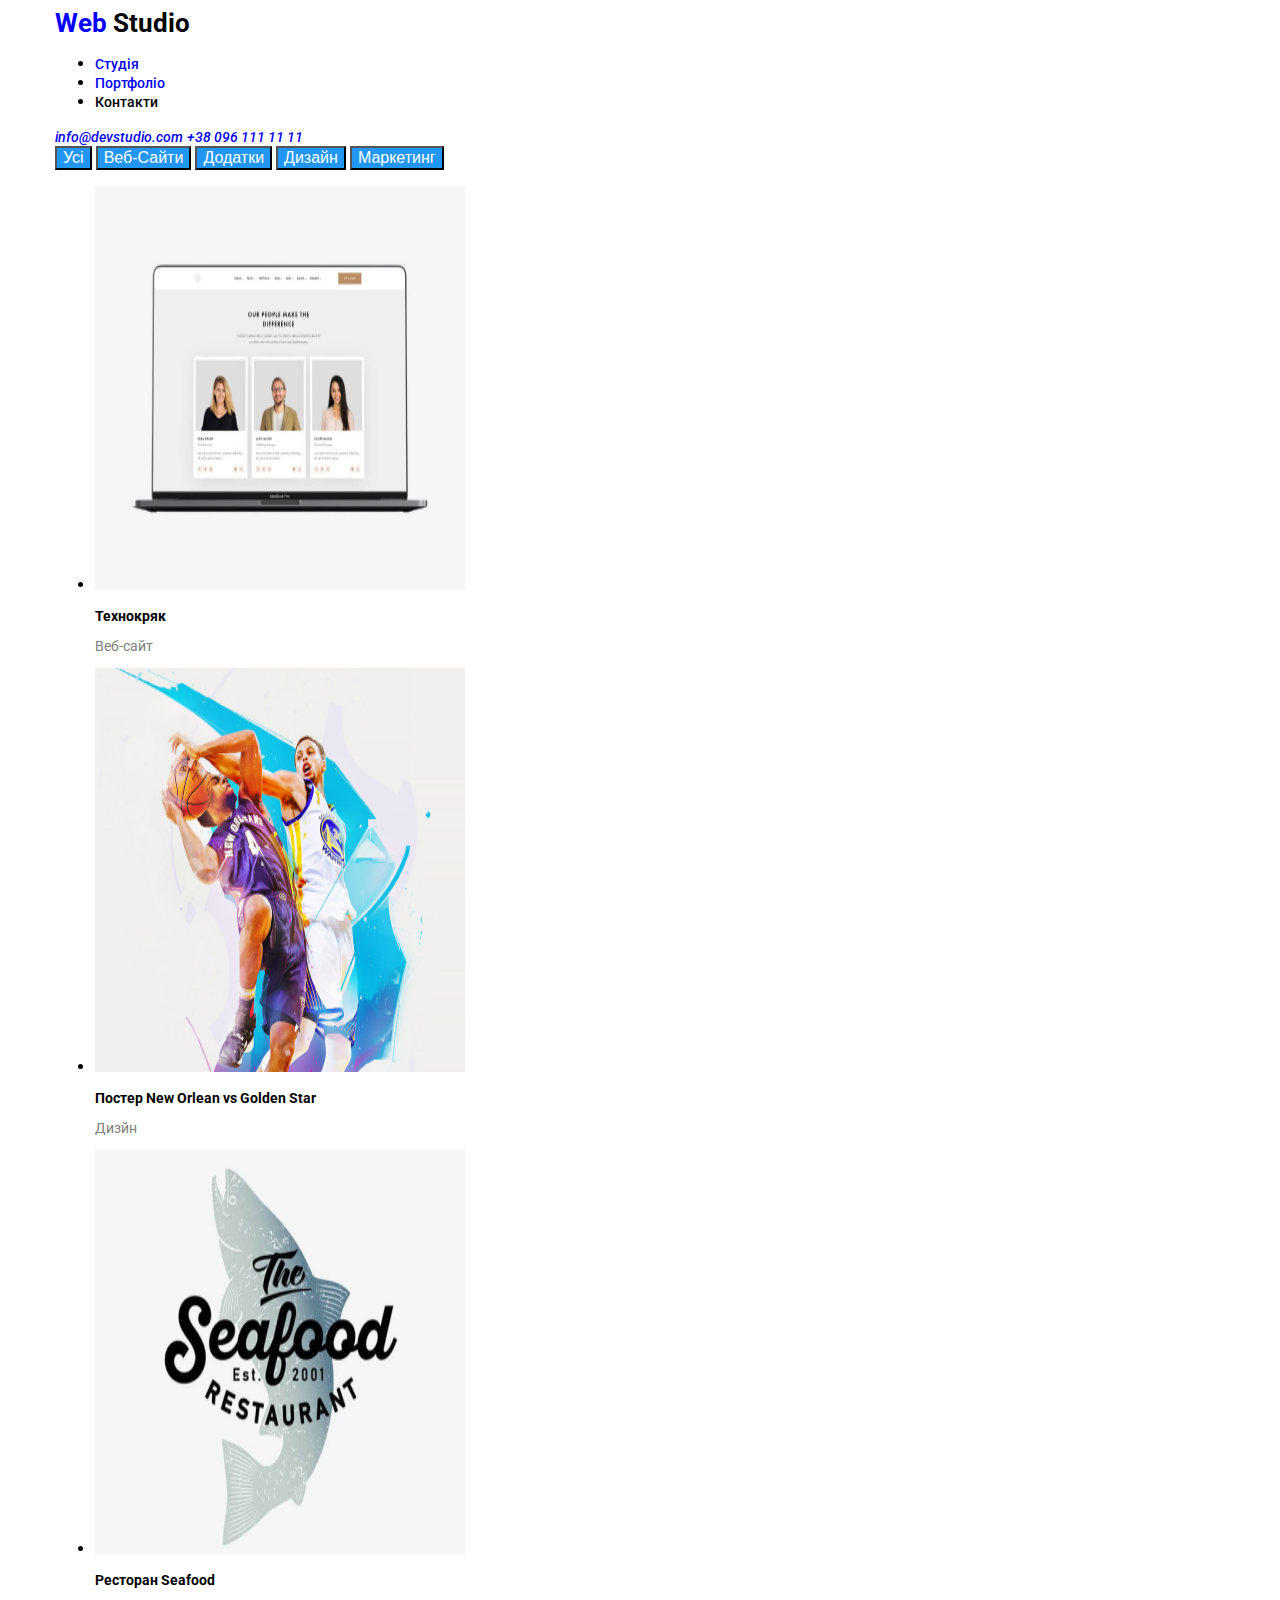
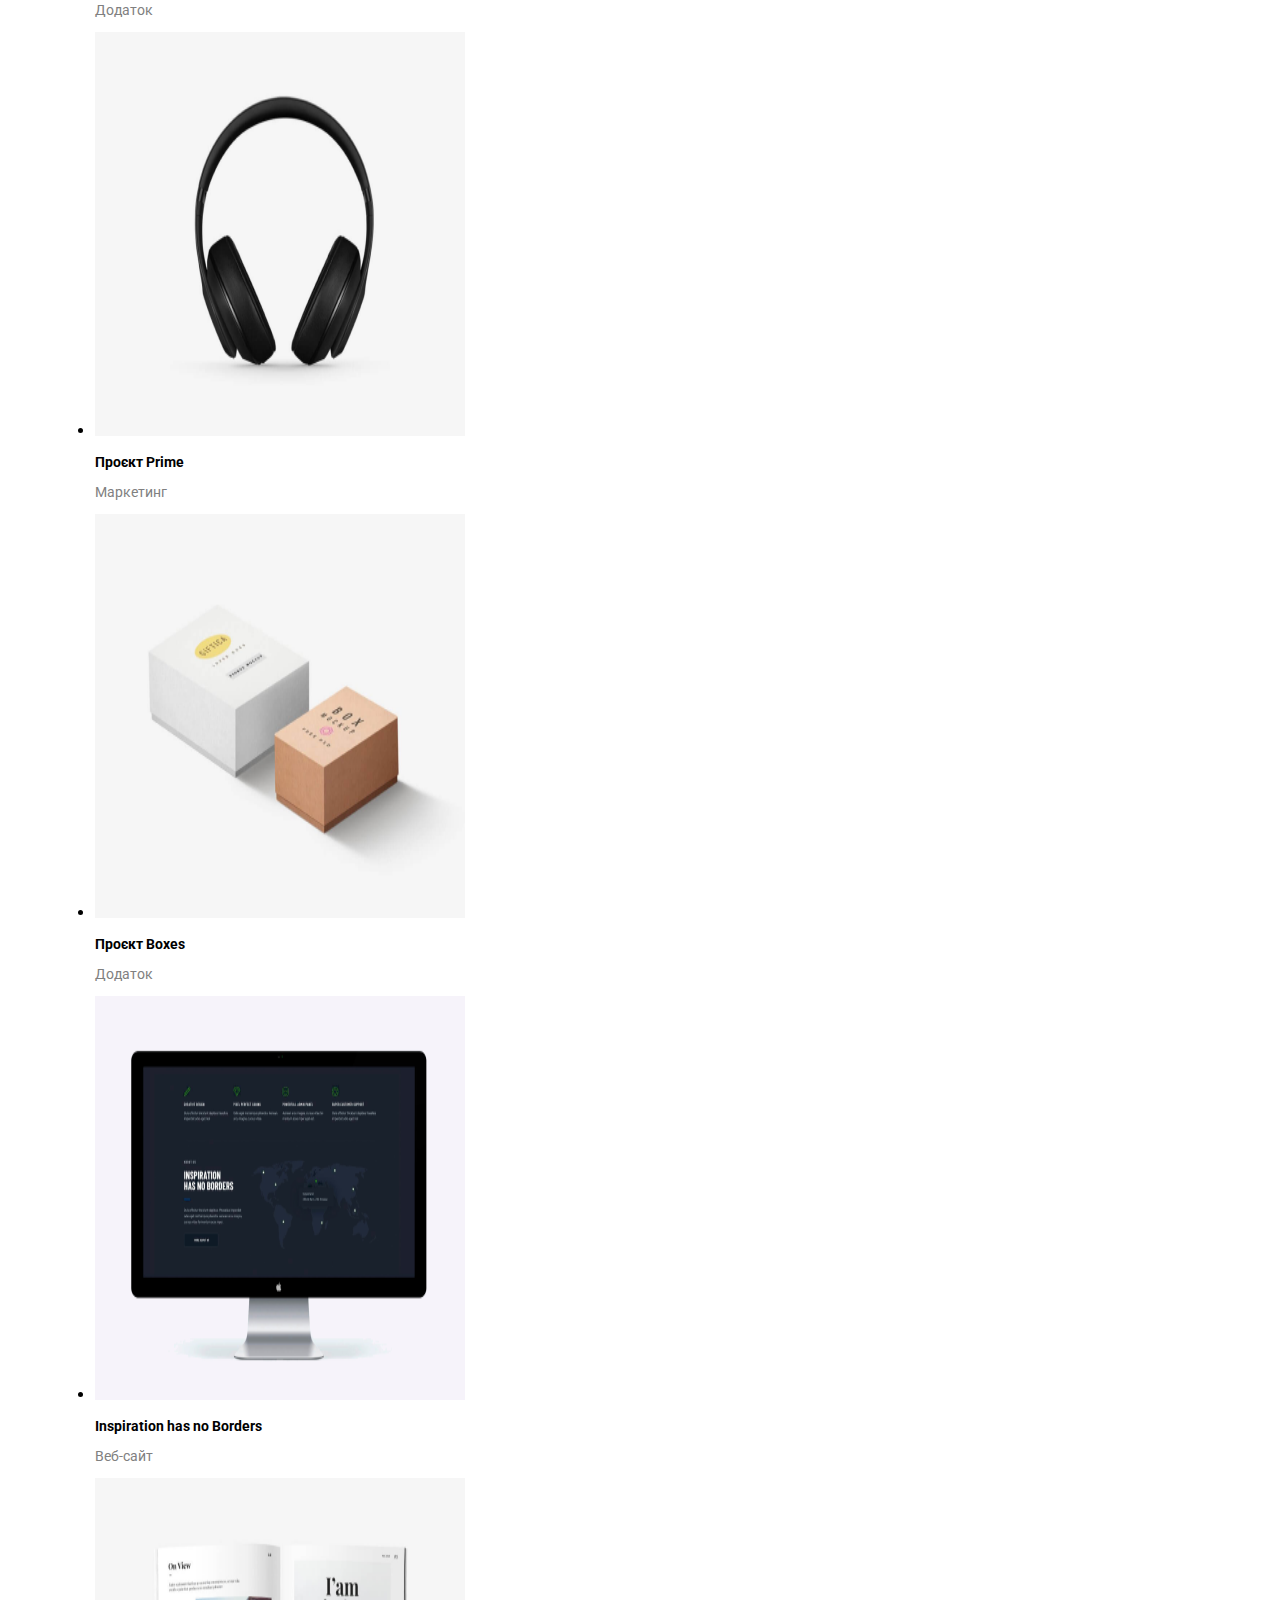
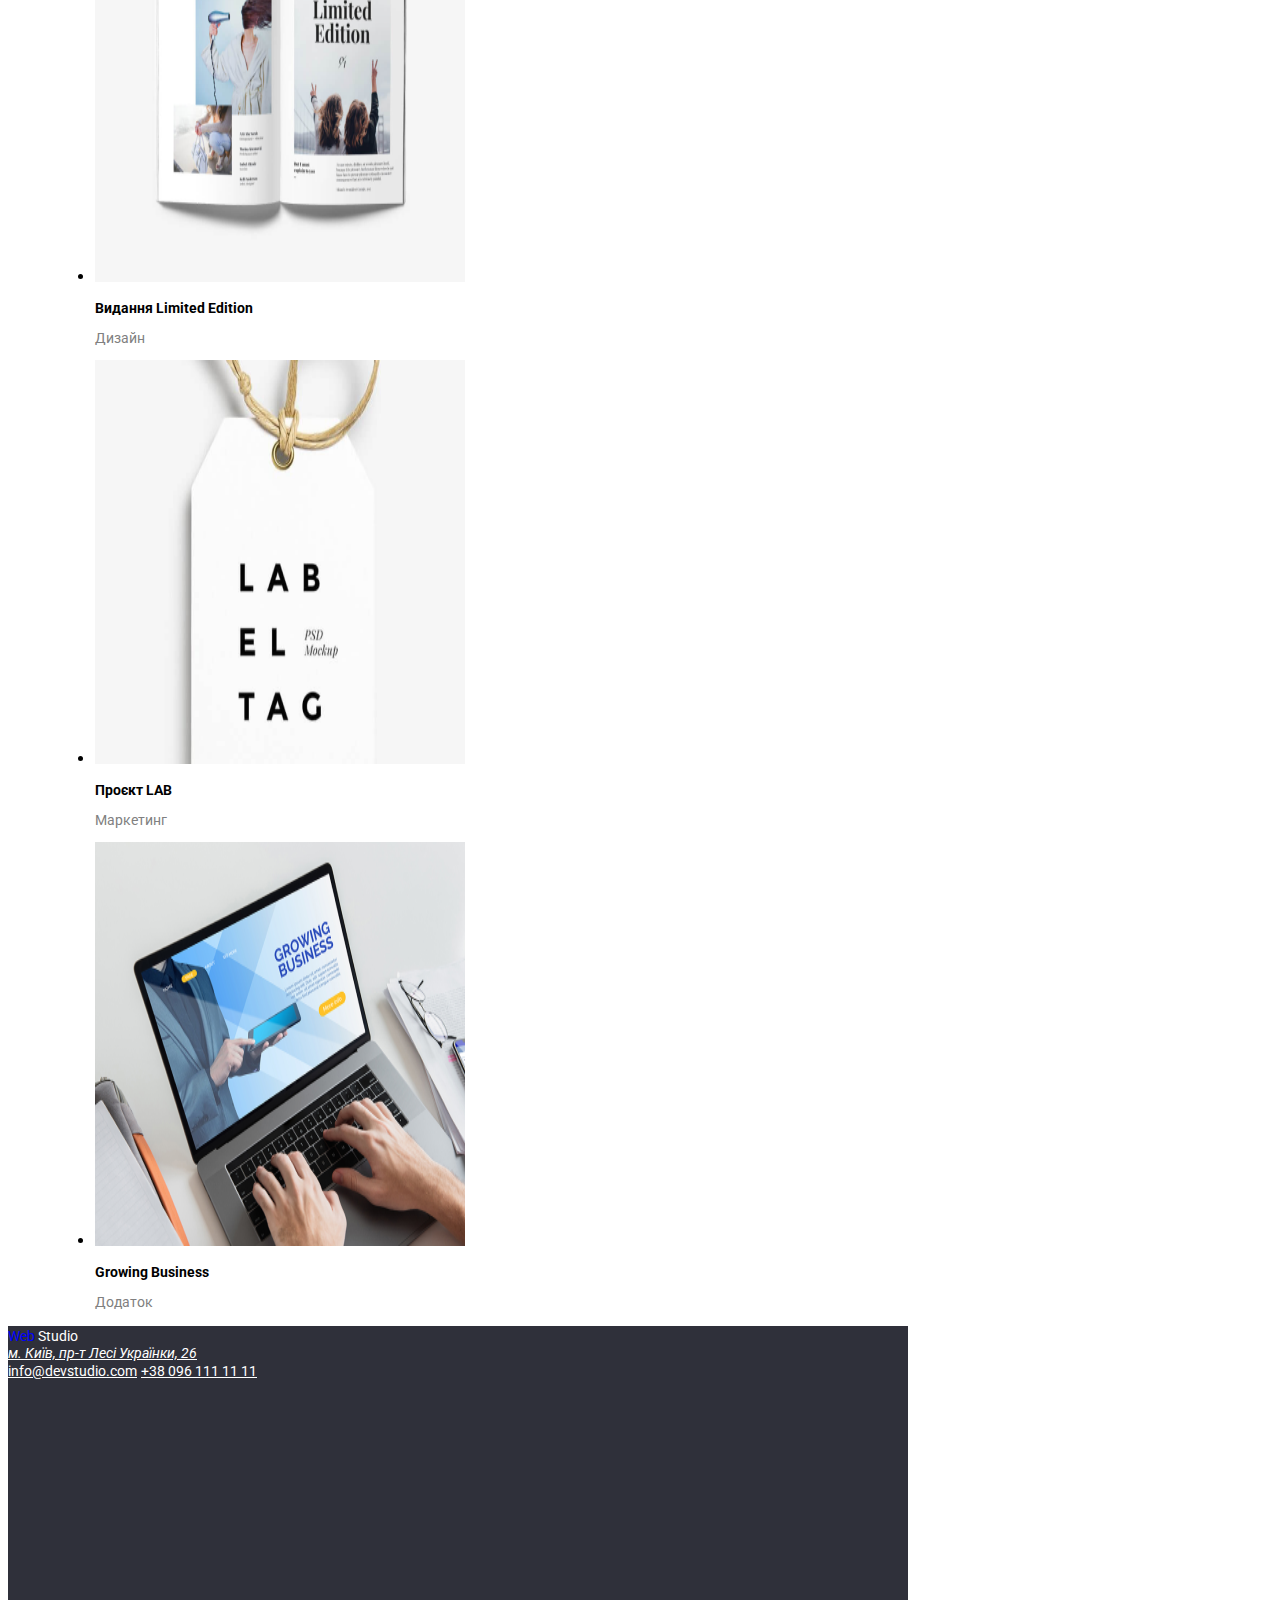
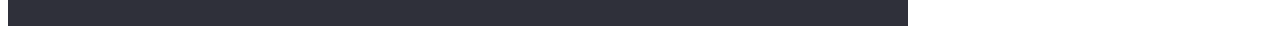
==== portfolio.html @ 916ebdd9 "add containers" ====
<!DOCTYPE html>
<html lang="en">
  <head>
    <meta charset="UTF-8" />
    <meta name="viewport" content="width=device-width, initial-scale=1.0" />
    <title>Document</title>
  </head>
  <body>
    <link rel="stylesheet" href="./css/style.css" />
    <header>
      <div class="container">
      <a href="#" class="main-link"><font color="blue">Web</font> <font color="black">Studio</font></a>
      <nav>
        <ul>
          <li><a href="/" class="main-word">Студія</a></li>
          <li><a href="./portfolio.html" class="main-word">Портфоліо</a></li>
          <li><a fref="#" class="main-word">Контакти</a></li>
        </ul>
      </nav>
      <address>
        <a href="#" class="main-word">info@devstudio.com</a>
        <a href="#" class="main-word">+38 096 111 11 11</a>
      </address>
      </div>
    </header>
    <main>
      <section>
        <div class="container">
        <button type="button" class="second-button">Усі</button>
        <button type="button" class="second-button">Веб-Сайти</button>
        <button type="button" class="second-button">Додатки</button>
        <button type="button" class="second-button">Дизайн</button>
        <button type="button" class="second-button">Маркетинг</button>
        <ul>
          <li>
            <img
              src="./Веб-сайт1.png"
              alt="Веб-сайт"
              width="370"
              height="404"
            />
            <h3>Технокряк</h3>
            <p class="main-description">Веб-сайт</p>
          </li>
          <li>
            <img src="./Дизайн.png" alt="Дизайн" width="370" height="404" />
            <h3>Постер New Orlean vs Golden Star</h3>
            <p class="main-description">Дизйн</p>
          </li>
          <li>
            <img src="./Додаток.png" alt="Додаток" width="370" height="404" />
            <h3>Ресторан Seafood</h3>
            <p class="main-description">Додаток</p>
          </li>
          <li>
            <img
              src="./Маркетинг.png"
              alt="Маркетинг"
              width="370"
              height="404"
            />
            <h3>Проєкт Prime</h3>
            <p class="main-description">Маркетинг</p>
          </li>
          <li>
            <img src="./Додаток2.png" alt="Додаток" width="370" height="404" />
            <h3>Проєкт Boxes</h3>
            <p class="main-description">Додаток</p>
          </li>
          <li>
            <img
              src="./Веб-сайт2.png"
              alt="Веб-сайт"
              width="370"
              height="404"
            />
            <h3>Inspiration has no Borders</h3>
            <p class="main-description">Веб-сайт</p>
          </li>
          <li>
            <img src="./Дизайн2.png" alt="Дизайн" width="370" height="404" />
            <h3>Видання Limited Edition</h3>
            <p class="main-description">Дизайн</p>
          </li>
          <li>
            <img
              src="./Маркетинг2.png"
              alt="Маркетинг"
              width="370"
              height="404"
            />
            <h3>Проєкт LAB</h3>
            <p class="main-description">Маркетинг</p>
          </li>
          <li>
            <img src="./Додаток3.png" alt="Додаток" width="370" height="404" />
            <h3>Growing Business</h3>
            <p class="main-description">Додаток</p>
          </li>
        </ul>
        </div>
      </section>
    </main>
    <article>
    <section>
      <div class="container">
      <footer>
        <a class="last-word" href="#" class="main-link"
          ><font color="blue">Web</font> <font color="white">Studio</font></a
        >
      <address class="last-word" style="text-decoration: underline; color: white">м. Київ, пр-т Лесі Українки, 26</address>
      <a class="last-word" style="text-decoration: underline; color: rgb(255, 255, 255)" >info@devstudio.com</a>
      <a class="last-word" style="text-decoration: underline; color: white">+38 096 111 11 11</a>
      </div>
    </section>
    </article>
  </body>
</html>
---- css/style.css ----
@import url("https://fonts.googleapis.com/css2?family=Roboto:ital,wght@0,100;0,300;0,400;0,500;0,700;0,900;1,100;1,300;1,400;1,500;1,700;1,900&display=swap");

body {
  font-family: Roboto;
}
.container {
  width: 1170px;
  margin: 0 auto;
}

article {
  width: 900px;
  height: 300px;
  background-color: rgba(47, 48, 58, 1);
}

button {
  background-color: rgba(33, 150, 243, 1);
  color: white;
}

p {
  color: grey;
}

.main-link {
  font-weight: 700;
  font-size: 26px;
}

.main-word {
  font-weight: 500;
  font-size: 14px;
}

h1 {
  font-weight: 1100;
  font-size: 44px;
  text-align: center;
  text-decoration: none;
}

.button {
  font-weight: 700;
  font-size: 16px;
  text-align: center;
}

.main-description {
  font-weight: 400;
  font-size: 14px;
}

h3 {
  font-weight: 700;
  font-size: 14px;
}

h2 {
  font-weight: 700;
  font-size: 36px;
}

.last-word {
  font-weight: 400;
  font-size: 14px;
}

h4 {
  font-weight: 500;
  font-size: 16px;
}

.second-button {
  font-weight: 500;
  font-size: 16px;
}

a {
  text-decoration: none;
}
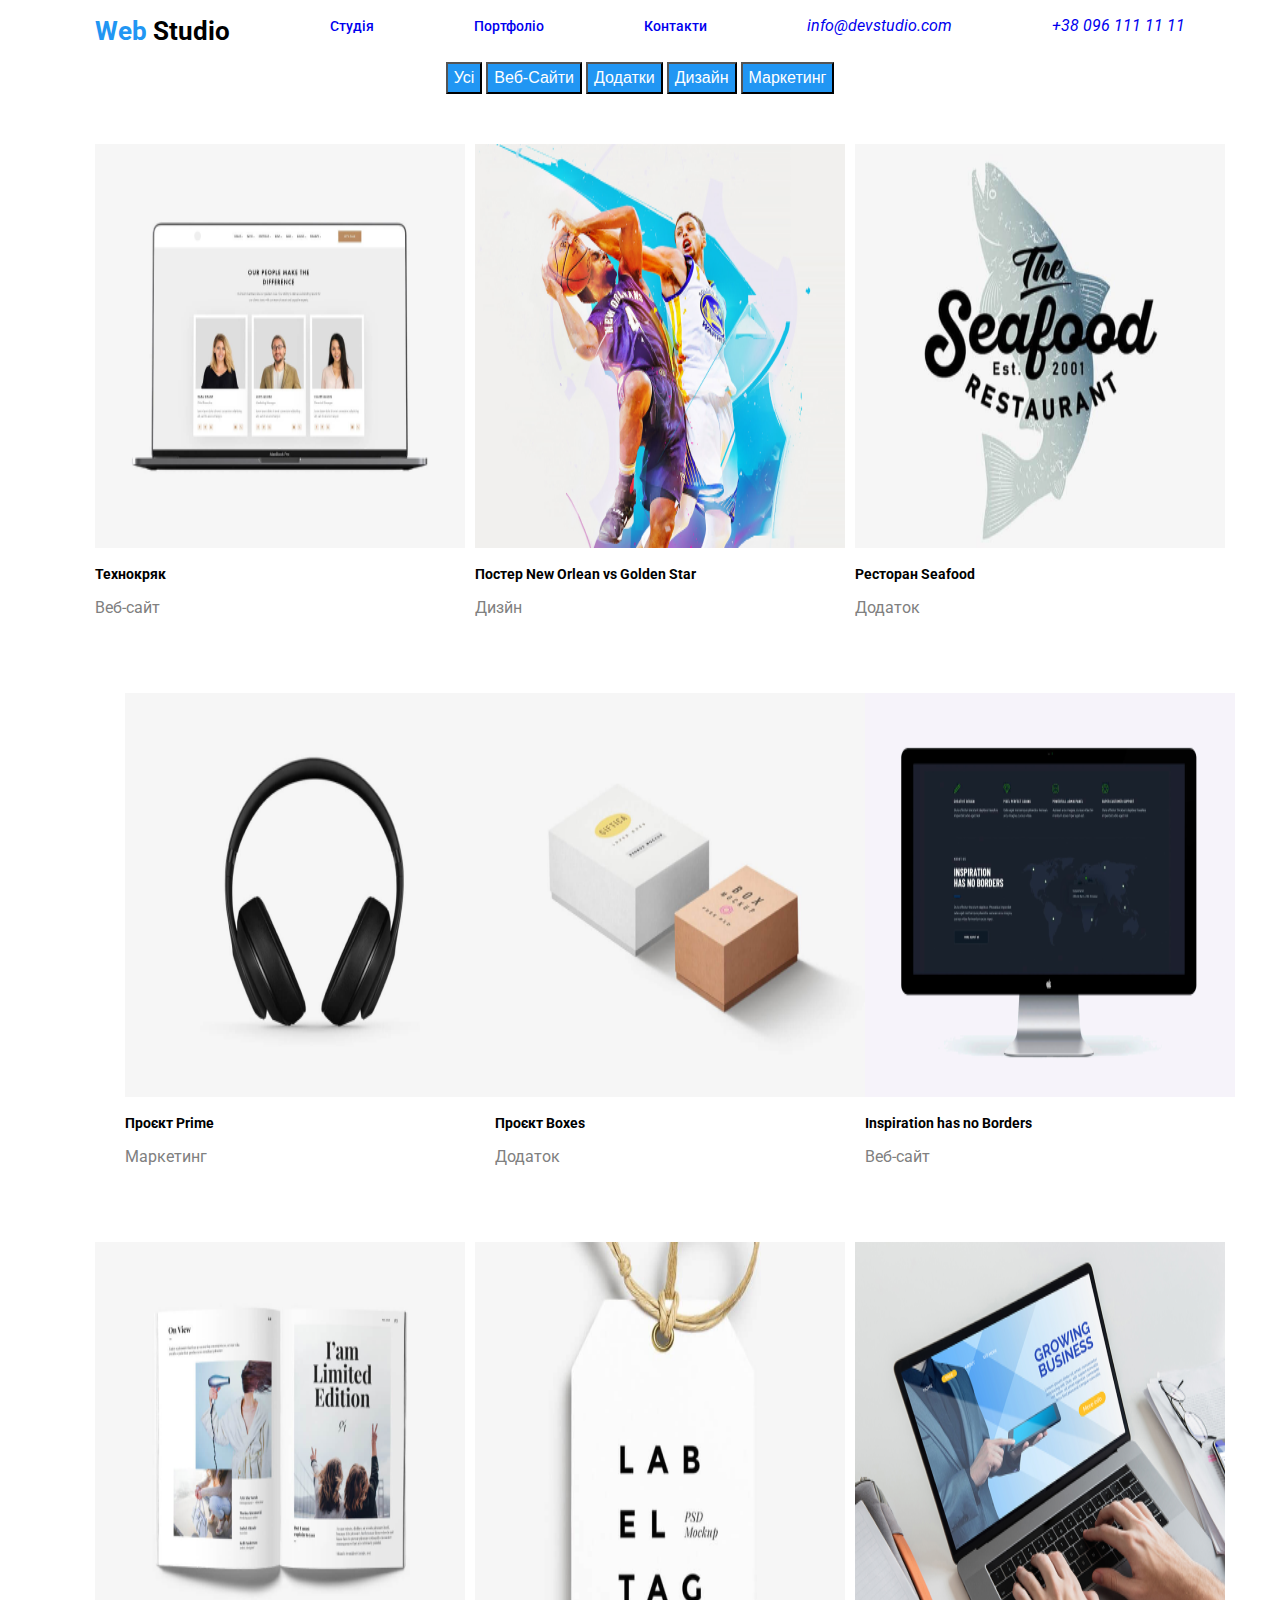
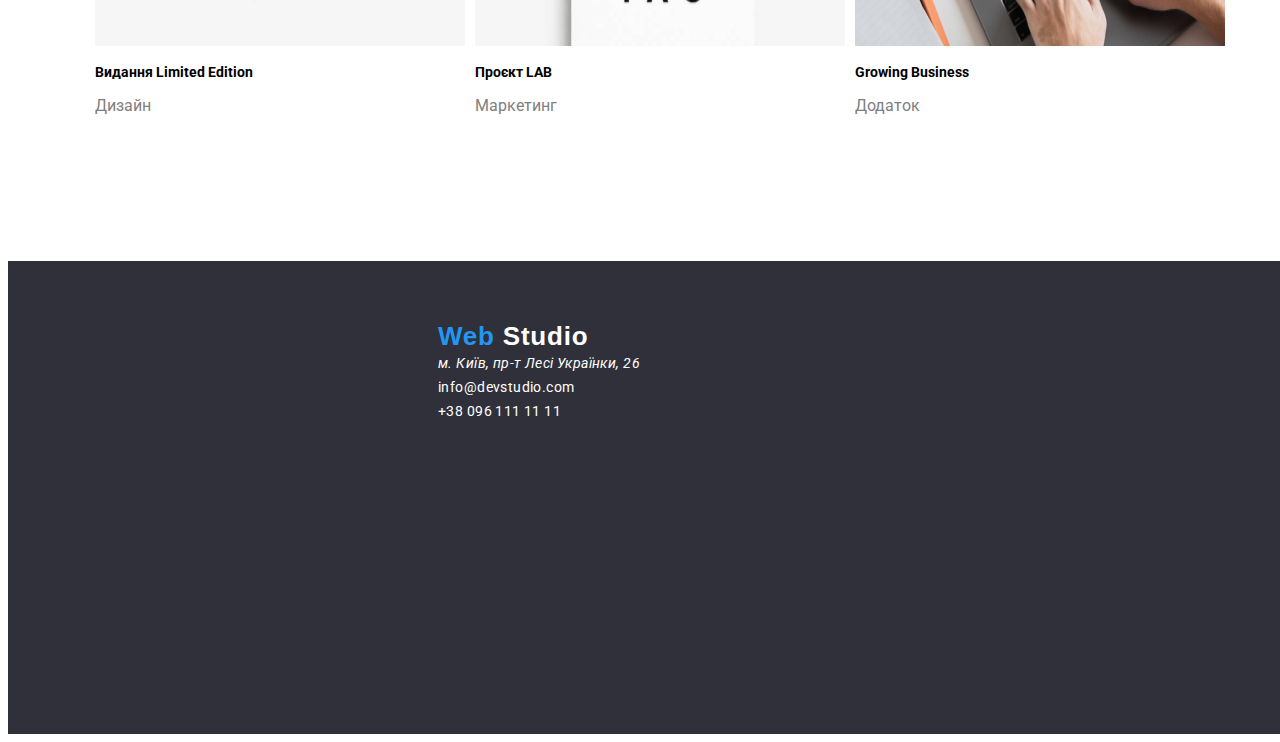
==== commit a47d97f5: "new style" ====
--- a/portfolio.html
+++ b/portfolio.html
@@ -9,110 +9,154 @@
     <link rel="stylesheet" href="./css/style.css" />
     <header>
       <div class="container">
-      <a href="#" class="main-link"><font color="blue">Web</font> <font color="black">Studio</font></a>
-      <nav>
-        <ul>
-          <li><a href="/" class="main-word">Студія</a></li>
-          <li><a href="./portfolio.html" class="main-word">Портфоліо</a></li>
-          <li><a fref="#" class="main-word">Контакти</a></li>
-        </ul>
-      </nav>
-      <address>
-        <a href="#" class="main-word">info@devstudio.com</a>
-        <a href="#" class="main-word">+38 096 111 11 11</a>
-      </address>
+        <nav>
+          <ul class="nav">
+            <li>
+              <a href="#" class="main-title"
+                ><font color="#2196f3">Web</font>
+                <font color="black">Studio</font></a
+              >
+            </li>
+            <li class="header-list-item">
+              <a href="#" class="main-word">Студія</a>
+            </li>
+            <li class="header-list-item">
+              <a href="./portfolio.html" class="main-word">Портфоліо</a>
+            </li>
+            <li class="header-list-item">
+              <a href="#" class="main-word">Контакти</a>
+            </li>
+            <li class="header-list-item">
+              <address class="header-address">
+                <a href="#"> info@devstudio.com</a>
+              </address>
+            </li>
+            <li class="header-address">
+              <address>
+                <a href="#" class="header-phone">+38 096 111 11 11</a>
+              </address>
+            </li>
+          </ul>
+        </nav>
       </div>
     </header>
     <main>
       <section>
         <div class="container">
-        <button type="button" class="second-button">Усі</button>
-        <button type="button" class="second-button">Веб-Сайти</button>
-        <button type="button" class="second-button">Додатки</button>
-        <button type="button" class="second-button">Дизайн</button>
-        <button type="button" class="second-button">Маркетинг</button>
-        <ul>
-          <li>
-            <img
-              src="./Веб-сайт1.png"
-              alt="Веб-сайт"
-              width="370"
-              height="404"
-            />
-            <h3>Технокряк</h3>
-            <p class="main-description">Веб-сайт</p>
-          </li>
-          <li>
-            <img src="./Дизайн.png" alt="Дизайн" width="370" height="404" />
-            <h3>Постер New Orlean vs Golden Star</h3>
-            <p class="main-description">Дизйн</p>
-          </li>
-          <li>
-            <img src="./Додаток.png" alt="Додаток" width="370" height="404" />
-            <h3>Ресторан Seafood</h3>
-            <p class="main-description">Додаток</p>
-          </li>
-          <li>
-            <img
-              src="./Маркетинг.png"
-              alt="Маркетинг"
-              width="370"
-              height="404"
-            />
-            <h3>Проєкт Prime</h3>
-            <p class="main-description">Маркетинг</p>
-          </li>
-          <li>
-            <img src="./Додаток2.png" alt="Додаток" width="370" height="404" />
-            <h3>Проєкт Boxes</h3>
-            <p class="main-description">Додаток</p>
-          </li>
-          <li>
-            <img
-              src="./Веб-сайт2.png"
-              alt="Веб-сайт"
-              width="370"
-              height="404"
-            />
-            <h3>Inspiration has no Borders</h3>
-            <p class="main-description">Веб-сайт</p>
-          </li>
-          <li>
-            <img src="./Дизайн2.png" alt="Дизайн" width="370" height="404" />
-            <h3>Видання Limited Edition</h3>
-            <p class="main-description">Дизайн</p>
-          </li>
-          <li>
-            <img
-              src="./Маркетинг2.png"
-              alt="Маркетинг"
-              width="370"
-              height="404"
-            />
-            <h3>Проєкт LAB</h3>
-            <p class="main-description">Маркетинг</p>
-          </li>
-          <li>
-            <img src="./Додаток3.png" alt="Додаток" width="370" height="404" />
-            <h3>Growing Business</h3>
-            <p class="main-description">Додаток</p>
-          </li>
-        </ul>
+          <div class="products-btn">
+            <button type="button" class="products-button">Усі</button>
+            <button type="button" class="products-button">Веб-Сайти</button>
+            <button type="button" class="products-button">Додатки</button>
+            <button type="button" class="products-button">Дизайн</button>
+            <button type="button" class="products-button">Маркетинг</button>
+          </div>
+          <ul class="products">
+            <div class="products-div">
+              <li class="products-list">
+                <img
+                  src="./Веб-сайт1.png"
+                  alt="Веб-сайт"
+                  width="370"
+                  height="404"
+                />
+                <h3 class="products-title">Технокряк</h3>
+                <p class="products-description">Веб-сайт</p>
+              </li>
+              <li class="products-list">
+                <img src="./Дизайн.png" alt="Дизайн" width="370" height="404" />
+                <h3 class="products-title">Постер New Orlean vs Golden Star</h3>
+                <p class="products-description">Дизйн</p>
+              </li>
+              <li class="products-list">
+                <img
+                  src="./Додаток.png"
+                  alt="Додаток"
+                  width="370"
+                  height="404"
+                />
+                <h3 class="products-title">Ресторан Seafood</h3>
+                <p class="products-description">Додаток</p>
+              </li>
+            </div>
+            <div class="products-second-div">
+              <li class="products-list">
+                <img
+                  src="./Маркетинг.png"
+                  alt="Маркетинг"
+                  width="370"
+                  height="404"
+                />
+                <h3 class="products-title">Проєкт Prime</h3>
+                <p class="products-description">Маркетинг</p>
+              </li>
+              <li class="products-list">
+                <img
+                  src="./Додаток2.png"
+                  alt="Додаток"
+                  width="370"
+                  height="404"
+                />
+                <h3 class="products-title">Проєкт Boxes</h3>
+                <p class="products-description">Додаток</p>
+              </li>
+              <li class="products-list">
+                <img
+                  src="./Веб-сайт2.png"
+                  alt="Веб-сайт"
+                  width="370"
+                  height="404"
+                />
+                <h3 class="products-title">Inspiration has no Borders</h3>
+                <p class="products-description">Веб-сайт</p>
+              </li>
+            </div>
+            <div class="products-third-div">
+              <li class="products-list">
+                <img
+                  src="./Дизайн2.png"
+                  alt="Дизайн"
+                  width="370"
+                  height="404"
+                />
+                <h3 class="products-title">Видання Limited Edition</h3>
+                <p class="products-description">Дизайн</p>
+              </li>
+              <li class="products-list">
+                <img
+                  src="./Маркетинг2.png"
+                  alt="Маркетинг"
+                  width="370"
+                  height="404"
+                />
+                <h3 class="products-title">Проєкт LAB</h3>
+                <p class="products-description">Маркетинг</p>
+              </li>
+              <li class="products-list">
+                <img
+                  src="./Додаток3.png"
+                  alt="Додаток"
+                  width="370"
+                  height="404"
+                />
+                <h3 class="products-title">Growing Business</h3>
+                <p class="products-description">Додаток</p>
+              </li>
+            </div>
+          </ul>
         </div>
       </section>
     </main>
-    <article>
-    <section>
+    <footer class="footer">
       <div class="container">
-      <footer>
-        <a class="last-word" href="#" class="main-link"
-          ><font color="blue">Web</font> <font color="white">Studio</font></a
+        <a class="last-logo" href="#"
+          ><font color="#2196f3">Web</font> <font color="white">Studio</font></a
         >
-      <address class="last-word" style="text-decoration: underline; color: white">м. Київ, пр-т Лесі Українки, 26</address>
-      <a class="last-word" style="text-decoration: underline; color: rgb(255, 255, 255)" >info@devstudio.com</a>
-      <a class="last-word" style="text-decoration: underline; color: white">+38 096 111 11 11</a>
+        <address class="last-word">м. Київ, пр-т Лесі Українки, 26</address>
+        <a class="last-word" href="mailto:info@devstudio.com"
+          >info@devstudio.com</a
+        ><br />
+        <a class="last-word" href="tel:+38 096 111 11 11">+38 096 111 11 11</a>
       </div>
-    </section>
-    </article>
+    </footer>
   </body>
 </html>
--- a/css/style.css
+++ b/css/style.css
@@ -1,29 +1,52 @@
 @import url("https://fonts.googleapis.com/css2?family=Roboto:ital,wght@0,100;0,300;0,400;0,500;0,700;0,900;1,100;1,300;1,400;1,500;1,700;1,900&display=swap");
+
+:root {
+  --font-family: "Roboto", sans-serif;
+  --second-family: "Raleway", sans-serif;
+}
 
 body {
   font-family: Roboto;
 }
 .container {
+  padding: 0 15px;
   width: 1170px;
   margin: 0 auto;
 }
 
 article {
-  width: 900px;
+  width: 1800px;
   height: 300px;
   background-color: rgba(47, 48, 58, 1);
 }
 
-button {
-  background-color: rgba(33, 150, 243, 1);
-  color: white;
+.hero {
+  background: #2f303a;
+  padding: 200px 0;
+}
+.hero-btn {
+  background-color: rgb(33, 150, 243);
+  font-weight: 700;
+  font-size: 16px;
+  line-height: 187%;
+  letter-spacing: 0.06em;
+  text-align: center;
+  color: rgb(255, 255, 255);
+  display: block;
+  width: 220px;
+  padding: 10px 32px;
+  margin: 0px auto;
+  border-width: initial;
+  border-style: none;
+  border-color: initial;
+  border-image: initial;
 }
 
 p {
   color: grey;
 }
 
-.main-link {
+.main-title {
   font-weight: 700;
   font-size: 26px;
 }
@@ -38,12 +61,7 @@
   font-size: 44px;
   text-align: center;
   text-decoration: none;
-}
-
-.button {
-  font-weight: 700;
-  font-size: 16px;
-  text-align: center;
+  color: white;
 }
 
 .main-description {
@@ -57,13 +75,21 @@
 }
 
 h2 {
-  font-weight: 700;
-  font-size: 36px;
+  display: block;
+  font-size: 1.5em;
+  margin-block-start: 0.83em;
+  margin-block-end: 0.83em;
+  margin-inline-start: 0px;
+  margin-inline-end: 0px;
+  font-weight: bold;
+  unicode-bidi: isolate;
 }
 
 .last-word {
   font-weight: 400;
   font-size: 14px;
+  line-height: 171%;
+  letter-spacing: 0.03em;
 }
 
 h4 {
@@ -71,11 +97,110 @@
   font-size: 16px;
 }
 
-.second-button {
+.products-button {
   font-weight: 500;
   font-size: 16px;
+  background-color: rgb(33, 150, 243);
+  line-height: 162%;
+  text-align: center;
+  color: white;
+}
+.products-btn {
+  text-align: center;
+  text-decoration: none;
 }
 
 a {
   text-decoration: none;
 }
+
+.nav {
+  display: flex;
+  flex-direction: row;
+  gap: 100px;
+  list-style: none;
+  color: (255, 255, 255, 0.6);
+}
+
+.main-section {
+  display: flex;
+  justify-content: space-around;
+}
+
+.second-section {
+  text-align: center;
+  padding: 0 30px;
+}
+
+.last-section {
+  text-align: center;
+}
+
+.comand-ul {
+  display: flex;
+  justify-content: space-around;
+  letter-spacing: 0.03em;
+  text-align: center;
+}
+
+.last-word {
+  color: white;
+}
+.benefits {
+  padding: 94px 0 94px 0;
+}
+
+.main-description {
+  font-weight: 400;
+  font-size: 14px;
+  line-height: 171%;
+  letter-spacing: 0.03em;
+  padding-right: 30px;
+}
+.comand-ul {
+  display: flex;
+  justify-content: space-around;
+  list-style: none;
+  padding: 0 30px;
+}
+
+.benefits-list {
+  display: flex;
+  justify-content: space-between;
+  list-style: none;
+}
+
+.footer {
+  width: 1600px;
+  height: 252px;
+  background: #2f303a;
+  padding: 60px 1240px 161px 215px;
+}
+
+.products-div {
+  display: flex;
+  justify-content: space-between;
+  padding: 34px 0 30px;
+  list-style: none;
+}
+
+.products-second-div {
+  display: flex;
+  justify-content: space-between;
+  padding: 30px 30px;
+  list-style: none;
+}
+
+.products-third-div {
+  display: flex;
+  justify-content: space-between;
+  padding: 30px 0 114px;
+  list-style: none;
+}
+
+.last-logo {
+  font-family: var(--second-family);
+  font-weight: 700;
+  font-size: 26px;
+  letter-spacing: 0.03em;
+}
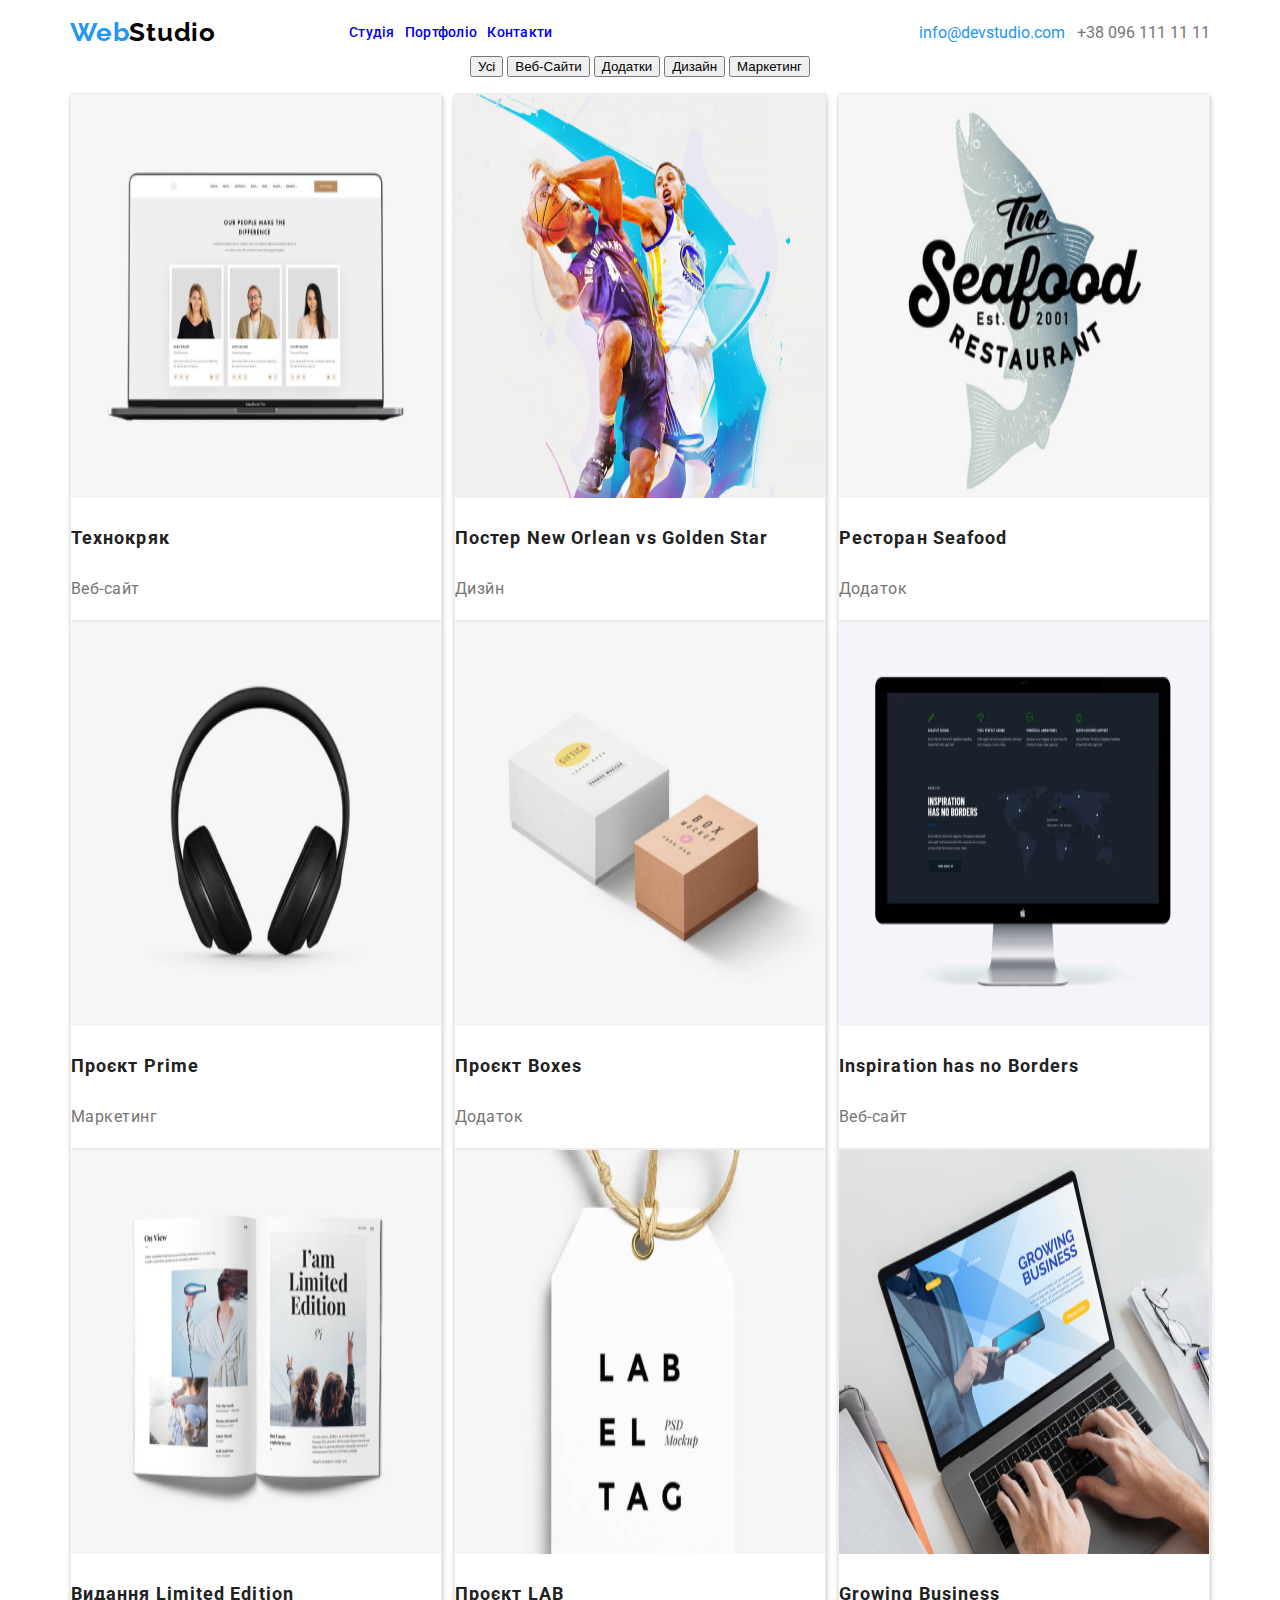
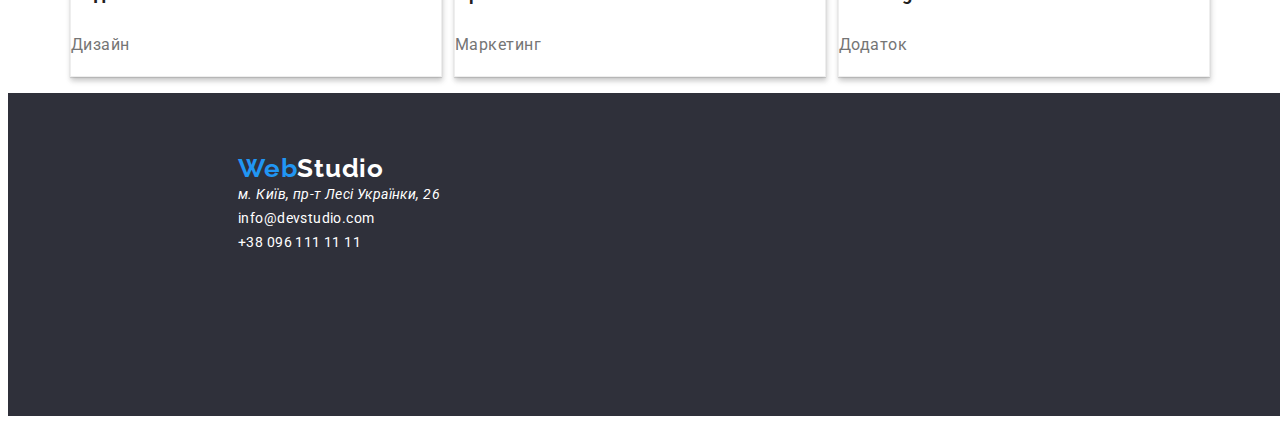
==== commit 13d2fa1a: "New style" ====
--- a/portfolio.html
+++ b/portfolio.html
@@ -7,41 +7,36 @@
   </head>
   <body>
     <link rel="stylesheet" href="./css/style.css" />
-    <header>
+    <header class="header">
       <div class="container">
-        <nav>
-          <ul class="nav">
-            <li>
-              <a href="#" class="main-title"
-                ><font color="#2196f3">Web</font>
-                <font color="black">Studio</font></a
-              >
-            </li>
-            <li class="header-list-item">
-              <a href="#" class="main-word">Студія</a>
-            </li>
-            <li class="header-list-item">
-              <a href="./portfolio.html" class="main-word">Портфоліо</a>
-            </li>
-            <li class="header-list-item">
-              <a href="#" class="main-word">Контакти</a>
-            </li>
-            <li class="header-list-item">
-              <address class="header-address">
-                <a href="#"> info@devstudio.com</a>
-              </address>
-            </li>
-            <li class="header-address">
-              <address>
-                <a href="#" class="header-phone">+38 096 111 11 11</a>
-              </address>
-            </li>
-          </ul>
-        </nav>
+        <div class="header-content">
+          <a class="logo" href="#"
+            ><span class="Web">Web</span><span class="st1">Studio</span></a
+          >
+          <nav class="header-nav">
+            <ul class="header-list">
+              <li class="header-list-item">
+                <a href="./index.html">Студія</a>
+              </li>
+              <li class="header-list-item">
+                <a href="#">Портфоліо</a>
+              </li>
+              <li class="header-list-item">
+                <a href="#">Контакти</a>
+              </li>
+            </ul>
+          </nav>
+        </div>
+        <address class="header-address">
+          <a href="mailto:info@devstudio.com" class="header-email"
+            >info@devstudio.com</a
+          >>
+          <a href="tel:+380961111111" class="header-tel">+38 096 111 11 11</a>
+        </address>
       </div>
     </header>
     <main>
-      <section>
+      <section class="button-section">
         <div class="container">
           <div class="products-btn">
             <button type="button" class="products-button">Усі</button>
@@ -51,106 +46,88 @@
             <button type="button" class="products-button">Маркетинг</button>
           </div>
           <ul class="products">
-            <div class="products-div">
-              <li class="products-list">
-                <img
-                  src="./Веб-сайт1.png"
-                  alt="Веб-сайт"
-                  width="370"
-                  height="404"
-                />
-                <h3 class="products-title">Технокряк</h3>
-                <p class="products-description">Веб-сайт</p>
-              </li>
-              <li class="products-list">
-                <img src="./Дизайн.png" alt="Дизайн" width="370" height="404" />
-                <h3 class="products-title">Постер New Orlean vs Golden Star</h3>
-                <p class="products-description">Дизйн</p>
-              </li>
-              <li class="products-list">
-                <img
-                  src="./Додаток.png"
-                  alt="Додаток"
-                  width="370"
-                  height="404"
-                />
-                <h3 class="products-title">Ресторан Seafood</h3>
-                <p class="products-description">Додаток</p>
-              </li>
-            </div>
-            <div class="products-second-div">
-              <li class="products-list">
-                <img
-                  src="./Маркетинг.png"
-                  alt="Маркетинг"
-                  width="370"
-                  height="404"
-                />
-                <h3 class="products-title">Проєкт Prime</h3>
-                <p class="products-description">Маркетинг</p>
-              </li>
-              <li class="products-list">
-                <img
-                  src="./Додаток2.png"
-                  alt="Додаток"
-                  width="370"
-                  height="404"
-                />
-                <h3 class="products-title">Проєкт Boxes</h3>
-                <p class="products-description">Додаток</p>
-              </li>
-              <li class="products-list">
-                <img
-                  src="./Веб-сайт2.png"
-                  alt="Веб-сайт"
-                  width="370"
-                  height="404"
-                />
-                <h3 class="products-title">Inspiration has no Borders</h3>
-                <p class="products-description">Веб-сайт</p>
-              </li>
-            </div>
-            <div class="products-third-div">
-              <li class="products-list">
-                <img
-                  src="./Дизайн2.png"
-                  alt="Дизайн"
-                  width="370"
-                  height="404"
-                />
-                <h3 class="products-title">Видання Limited Edition</h3>
-                <p class="products-description">Дизайн</p>
-              </li>
-              <li class="products-list">
-                <img
-                  src="./Маркетинг2.png"
-                  alt="Маркетинг"
-                  width="370"
-                  height="404"
-                />
-                <h3 class="products-title">Проєкт LAB</h3>
-                <p class="products-description">Маркетинг</p>
-              </li>
-              <li class="products-list">
-                <img
-                  src="./Додаток3.png"
-                  alt="Додаток"
-                  width="370"
-                  height="404"
-                />
-                <h3 class="products-title">Growing Business</h3>
-                <p class="products-description">Додаток</p>
-              </li>
-            </div>
+            <li class="products-list">
+              <img
+                src="./Веб-сайт1.png"
+                alt="Веб-сайт"
+                width="370"
+                height="404"
+              />
+              <h3 class="products-title">Технокряк</h3>
+              <p class="products-description">Веб-сайт</p>
+            </li>
+            <li class="products-list">
+              <img src="./Дизайн.png" alt="Дизайн" width="370" height="404" />
+              <h3 class="products-title">Постер New Orlean vs Golden Star</h3>
+              <p class="products-description">Дизйн</p>
+            </li>
+            <li class="products-list">
+              <img src="./Додаток.png" alt="Додаток" width="370" height="404" />
+              <h3 class="products-title">Ресторан Seafood</h3>
+              <p class="products-description">Додаток</p>
+            </li>
+            <li class="products-list">
+              <img
+                src="./Маркетинг.png"
+                alt="Маркетинг"
+                width="370"
+                height="404"
+              />
+              <h3 class="products-title">Проєкт Prime</h3>
+              <p class="products-description">Маркетинг</p>
+            </li>
+            <li class="products-list">
+              <img
+                src="./Додаток2.png"
+                alt="Додаток"
+                width="370"
+                height="404"
+              />
+              <h3 class="products-title">Проєкт Boxes</h3>
+              <p class="products-description">Додаток</p>
+            </li>
+            <li class="products-list">
+              <img
+                src="./Веб-сайт2.png"
+                alt="Веб-сайт"
+                width="370"
+                height="404"
+              />
+              <h3 class="products-title">Inspiration has no Borders</h3>
+              <p class="products-description">Веб-сайт</p>
+            </li>
+            <li class="products-list">
+              <img src="./Дизайн2.png" alt="Дизайн" width="370" height="404" />
+              <h3 class="products-title">Видання Limited Edition</h3>
+              <p class="products-description">Дизайн</p>
+            </li>
+            <li class="products-list">
+              <img
+                src="./Маркетинг2.png"
+                alt="Маркетинг"
+                width="370"
+                height="404"
+              />
+              <h3 class="products-title">Проєкт LAB</h3>
+              <p class="products-description">Маркетинг</p>
+            </li>
+            <li class="products-list">
+              <img
+                src="./Додаток3.png"
+                alt="Додаток"
+                width="370"
+                height="404"
+              />
+              <h3 class="products-title">Growing Business</h3>
+              <p class="products-description">Додаток</p>
+            </li>
           </ul>
         </div>
       </section>
     </main>
     <footer class="footer">
       <div class="container">
-        <a class="last-logo" href="#"
-          ><font color="#2196f3">Web</font> <font color="white">Studio</font></a
-        >
+        <a class="last-logo" href="#"><span>Web</span>Studio</a>
         <address class="last-word">м. Київ, пр-т Лесі Українки, 26</address>
         <a class="last-word" href="mailto:info@devstudio.com"
           >info@devstudio.com</a
--- a/css/style.css
+++ b/css/style.css
@@ -1,8 +1,12 @@
-@import url("https://fonts.googleapis.com/css2?family=Roboto:ital,wght@0,100;0,300;0,400;0,500;0,700;0,900;1,100;1,300;1,400;1,500;1,700;1,900&display=swap");
+@import url("https://fonts.googleapis.com/css2?family=Raleway:ital,wght@0,100..900;1,100..900&family=Roboto:ital,wght@0,100..900;1,100..900&display=swap");
 
 :root {
   --font-family: "Roboto", sans-serif;
   --second-family: "Raleway", sans-serif;
+}
+* {
+  box-sizing: border-box;
+  text-decoration: none;
 }
 
 body {
@@ -19,10 +23,16 @@
   height: 300px;
   background-color: rgba(47, 48, 58, 1);
 }
+.main-title span {
+  color: #2196f3;
+}
 
 .hero {
   background: #2f303a;
   padding: 200px 0;
+  background-image: url("/img/Team.jpg");
+  height: 100%;
+  width: 100%;
 }
 .hero-btn {
   background-color: rgb(33, 150, 243);
@@ -40,6 +50,7 @@
   border-style: none;
   border-color: initial;
   border-image: initial;
+  box-shadow: 0 4px 4px 0 rgba(0, 0, 0, 0.15);
 }
 
 p {
@@ -49,6 +60,8 @@
 .main-title {
   font-weight: 700;
   font-size: 26px;
+  font-family: var(--second-family);
+  color: #000;
 }
 
 .main-word {
@@ -97,31 +110,10 @@
   font-size: 16px;
 }
 
-.products-button {
-  font-weight: 500;
-  font-size: 16px;
-  background-color: rgb(33, 150, 243);
-  line-height: 162%;
-  text-align: center;
-  color: white;
-}
-.products-btn {
-  text-align: center;
-  text-decoration: none;
-}
-
 a {
   text-decoration: none;
 }
 
-.nav {
-  display: flex;
-  flex-direction: row;
-  gap: 100px;
-  list-style: none;
-  color: (255, 255, 255, 0.6);
-}
-
 .main-section {
   display: flex;
   justify-content: space-around;
@@ -134,6 +126,9 @@
 
 .last-section {
   text-align: center;
+  background: #f5f4fa;
+  height: 648px;
+  gap: 30px;
 }
 
 .comand-ul {
@@ -141,6 +136,10 @@
   justify-content: space-around;
   letter-spacing: 0.03em;
   text-align: center;
+  border-radius: 0 0 4px 4px;
+  box-shadow: 0 2px 1px 0 rgba(0, 0, 0, 0.2), 0 1px 1px 0 rgba(0, 0, 0, 0.14),
+    0 1px 3px 0 rgba(0, 0, 0, 0.12);
+  background: #fff;
 }
 
 .last-word {
@@ -162,6 +161,11 @@
   justify-content: space-around;
   list-style: none;
   padding: 0 30px;
+  display: flex;
+  flex-wrap: wrap;
+}
+.comand-ul-list {
+  border-radius: 0 0 4px 4px;
 }
 
 .benefits-list {
@@ -171,31 +175,14 @@
 }
 
 .footer {
-  width: 1600px;
-  height: 252px;
   background: #2f303a;
   padding: 60px 1240px 161px 215px;
 }
-
-.products-div {
-  display: flex;
-  justify-content: space-between;
-  padding: 34px 0 30px;
-  list-style: none;
-}
-
-.products-second-div {
-  display: flex;
-  justify-content: space-between;
-  padding: 30px 30px;
-  list-style: none;
-}
-
-.products-third-div {
-  display: flex;
-  justify-content: space-between;
-  padding: 30px 0 114px;
-  list-style: none;
+.last-logo span {
+  color: #2196f3;
+}
+.last-logo {
+  color: white;
 }
 
 .last-logo {
@@ -204,3 +191,131 @@
   font-size: 26px;
   letter-spacing: 0.03em;
 }
+
+.products {
+  display: flex;
+  flex-wrap: wrap;
+  justify-content: space-between;
+  list-style: none;
+  padding: 0;
+  font-family: var(--font-family);
+}
+
+.products-list {
+  border: 1px solid #eee;
+  box-shadow: 1px 4px 6px 0 rgba(0, 0, 0, 0.16), 0 4px 4px 0 rgba(0, 0, 0, 0.06),
+    0 1px 1px 0 rgba(0, 0, 0, 0.12);
+  background: #fff;
+}
+
+.products-btn {
+  text-align: center;
+}
+
+.products-btn:hover {
+  color: #2196f3;
+}
+
+.image-decoration {
+  border-radius: 4px;
+  width: 270px;
+  height: 120px;
+  background: #f5f4fa;
+  gap: 30px;
+  margin: 94px 0 30px;
+  padding: 25px 102.34px;
+}
+.image-work {
+  gap: 30px;
+  margin: 50px 0 94px;
+}
+
+.header-content {
+  display: flex;
+  align-items: center;
+  gap: 93px;
+}
+
+.Web {
+  color: #2196f3;
+}
+
+.st1 {
+  color: black;
+}
+
+.st2 {
+  color: white;
+}
+
+span {
+  font-family: "Raleway", serif;
+  font-optical-sizing: auto;
+  font-weight: 700;
+  font-style: normal;
+}
+
+.logo {
+  font-weight: 700;
+  font-size: 26px;
+  letter-spacing: 0.03em;
+}
+
+.header-address {
+  color: white;
+  font-style: normal;
+}
+
+.header-tel {
+  color: #757575;
+}
+
+.header-email {
+  color: #2196f3;
+  gap: 50px;
+}
+
+.header-list-item {
+  font-weight: 500;
+  font-size: 14px;
+  letter-spacing: 0.02em;
+  color: #212121;
+  list-style: none;
+}
+
+.header-content {
+  display: flex;
+  align-items: center;
+  gap: 93px;
+}
+
+.header .container {
+  display: flex;
+  align-items: center;
+  justify-content: space-between;
+}
+
+.header-list {
+  display: flex;
+  justify-content: space-around;
+  gap: 10px;
+  align-items: center;
+}
+
+.products-title {
+  font-family: var(--font-family);
+  font-weight: 700;
+  font-size: 18px;
+  line-height: 200%;
+  letter-spacing: 0.06em;
+  color: #212121;
+}
+
+.products-description {
+  font-family: var(--font-family);
+  font-weight: 400;
+  font-size: 16px;
+  line-height: 187%;
+  letter-spacing: 0.03em;
+  color: #757575;
+}
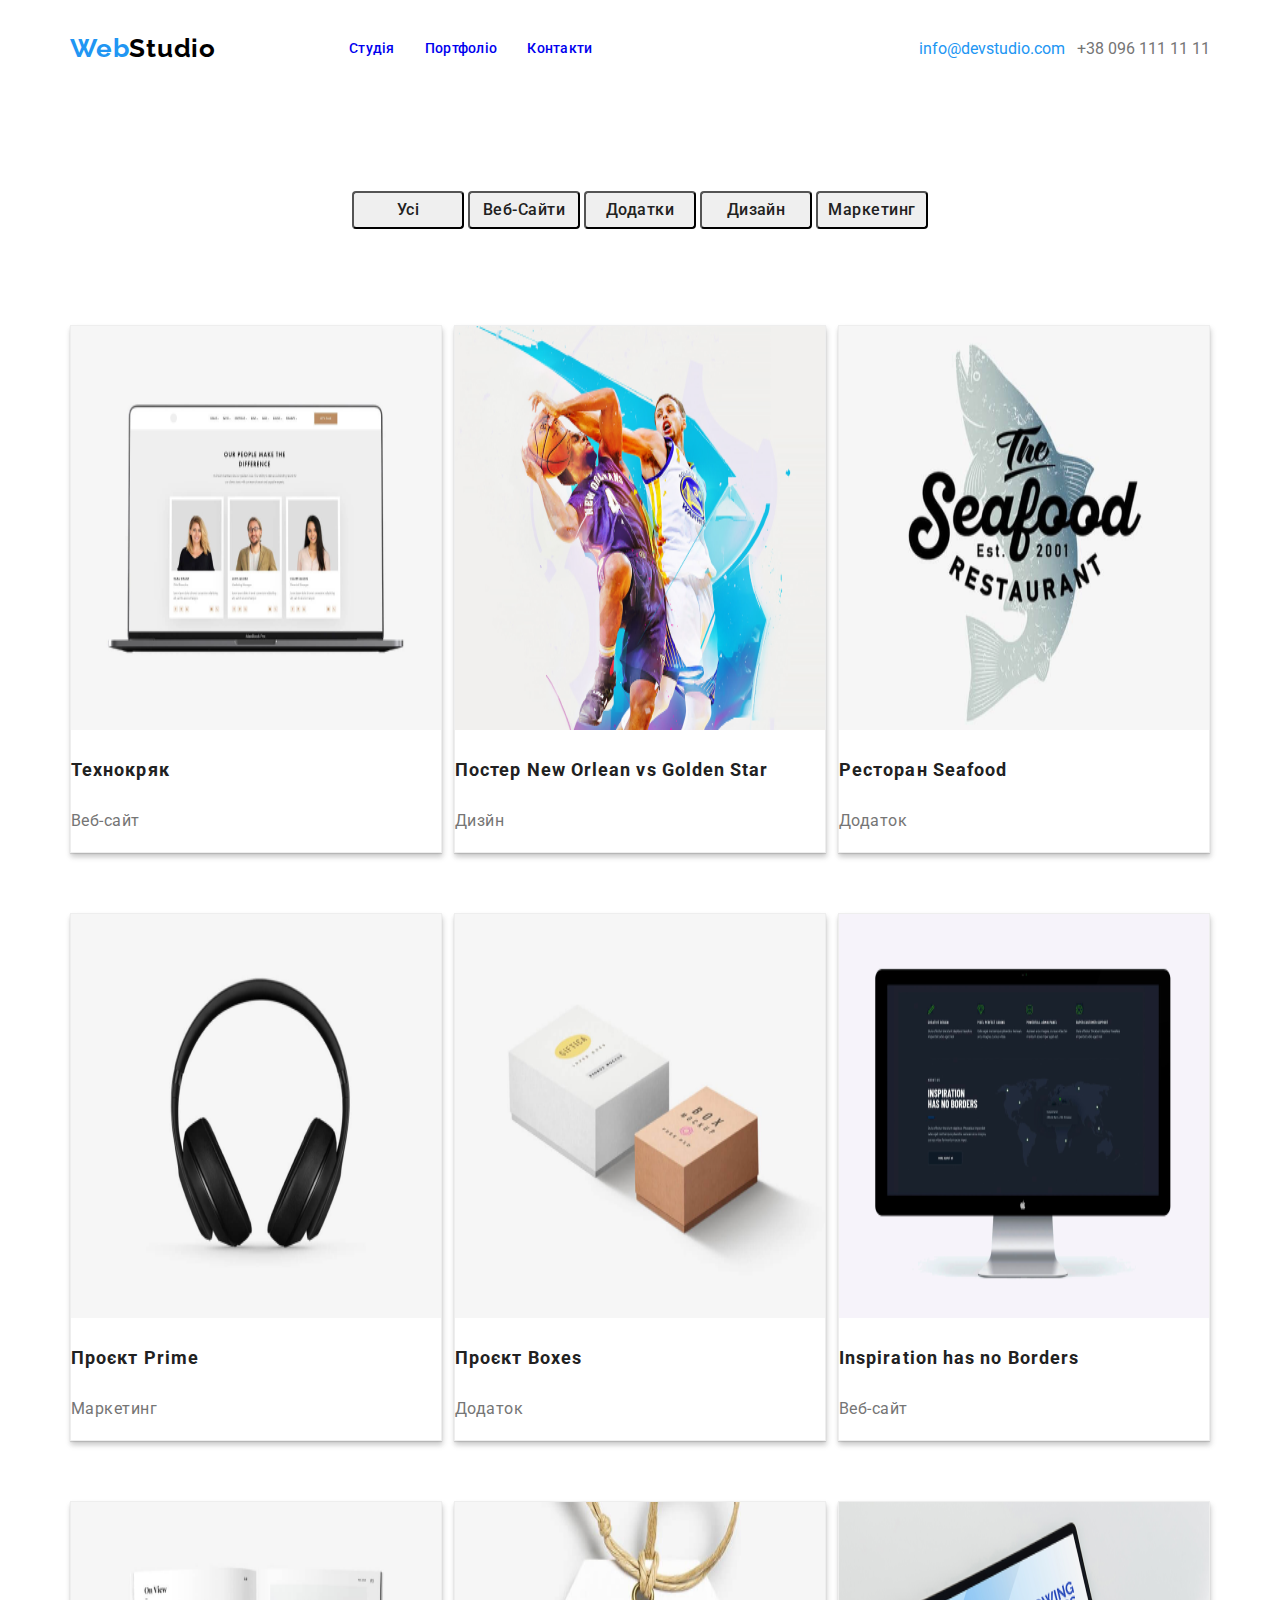
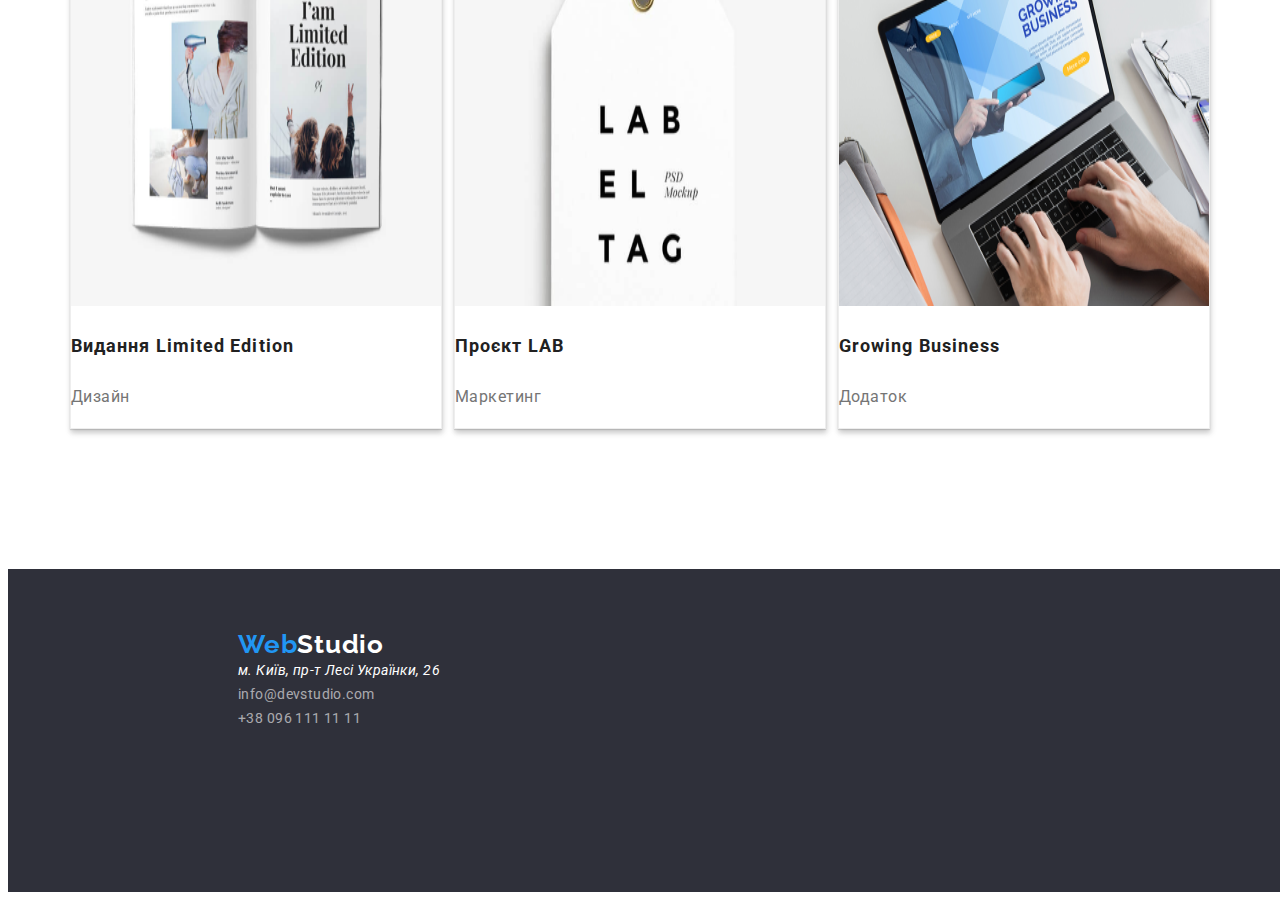
==== commit b5436292: "last" ====
--- a/portfolio.html
+++ b/portfolio.html
@@ -130,9 +130,11 @@
         <a class="last-logo" href="#"><span>Web</span>Studio</a>
         <address class="last-word">м. Київ, пр-т Лесі Українки, 26</address>
         <a class="last-word" href="mailto:info@devstudio.com"
-          >info@devstudio.com</a
+          ><span>info@devstudio.com</span></a
         ><br />
-        <a class="last-word" href="tel:+38 096 111 11 11">+38 096 111 11 11</a>
+        <a class="last-word" href="tel:+38 096 111 11 11"
+          ><span>+38 096 111 11 11</span></a
+        >
       </div>
     </footer>
   </body>
--- a/css/style.css
+++ b/css/style.css
@@ -7,6 +7,10 @@
 * {
   box-sizing: border-box;
   text-decoration: none;
+}
+
+button {
+  cursor: pointer;
 }
 
 body {
@@ -28,7 +32,7 @@
 }
 
 .hero {
-  background: #2f303a;
+  background: rgba(47, 48, 58, 0.4);
   padding: 200px 0;
   background-image: url("/img/Team.jpg");
   height: 100%;
@@ -75,6 +79,16 @@
   text-align: center;
   text-decoration: none;
   color: white;
+  text-transform: uppercase;
+}
+
+.second-title {
+  font-family: var(--font-family);
+  font-weight: 700;
+  font-size: 36px;
+  letter-spacing: 0.03em;
+  text-align: center;
+  color: #212121;
 }
 
 .main-description {
@@ -126,9 +140,10 @@
 
 .last-section {
   text-align: center;
-  background: #f5f4fa;
-  height: 648px;
-  gap: 30px;
+}
+
+.second-title {
+  padding-top: 94px;
 }
 
 .comand-ul {
@@ -136,42 +151,46 @@
   justify-content: space-around;
   letter-spacing: 0.03em;
   text-align: center;
+}
+
+.last-word {
+  color: white;
+}
+.benefits {
+  padding: 94px 0 94px 0;
+}
+
+.main-description {
+  font-weight: 400;
+  font-size: 14px;
+  line-height: 171%;
+  letter-spacing: 0.03em;
+}
+.comand-ul {
+  display: flex;
+  justify-content: space-around;
+  list-style: none;
+  padding: 0;
+  display: flex;
+  flex-wrap: wrap;
+  margin-top: 50px;
+  padding-right: 30px;
+}
+.comand-ul-list {
+  border-radius: 0 0 4px 4px;
+  width: 270px;
   border-radius: 0 0 4px 4px;
   box-shadow: 0 2px 1px 0 rgba(0, 0, 0, 0.2), 0 1px 1px 0 rgba(0, 0, 0, 0.14),
     0 1px 3px 0 rgba(0, 0, 0, 0.12);
   background: #fff;
 }
 
-.last-word {
-  color: white;
-}
-.benefits {
-  padding: 94px 0 94px 0;
-}
-
-.main-description {
-  font-weight: 400;
-  font-size: 14px;
-  line-height: 171%;
-  letter-spacing: 0.03em;
-  padding-right: 30px;
-}
-.comand-ul {
-  display: flex;
-  justify-content: space-around;
-  list-style: none;
-  padding: 0 30px;
-  display: flex;
-  flex-wrap: wrap;
-}
-.comand-ul-list {
-  border-radius: 0 0 4px 4px;
-}
-
 .benefits-list {
   display: flex;
   justify-content: space-between;
   list-style: none;
+  gap: 30px;
+  padding: 0;
 }
 
 .footer {
@@ -206,6 +225,8 @@
   box-shadow: 1px 4px 6px 0 rgba(0, 0, 0, 0.16), 0 4px 4px 0 rgba(0, 0, 0, 0.06),
     0 1px 1px 0 rgba(0, 0, 0, 0.12);
   background: #fff;
+  gap: 30px;
+  margin: 30px 0;
 }
 
 .products-btn {
@@ -270,6 +291,10 @@
   color: #757575;
 }
 
+.header {
+  margin: 24px 0 25px;
+}
+
 .header-email {
   color: #2196f3;
   gap: 50px;
@@ -298,7 +323,7 @@
 .header-list {
   display: flex;
   justify-content: space-around;
-  gap: 10px;
+  gap: 30px;
   align-items: center;
 }
 
@@ -319,3 +344,54 @@
   letter-spacing: 0.03em;
   color: #757575;
 }
+
+.second-section-wrapper {
+  display: flex;
+  justify-content: center;
+  gap: 30px;
+}
+
+.last-section .container {
+  padding: 0;
+  width: 1600px;
+  height: 648px;
+  background: #f5f4fa;
+}
+
+/*fgdfgdfgfgf*/
+
+.benefits-title {
+  font-family: var(--font-family);
+}
+
+.main-description {
+  font-family: var(--font-family);
+}
+
+.last-word span {
+  color: rgba(255, 255, 255, 0.6);
+  font-family: var(--font-family);
+  font-weight: 400;
+  font-size: 14px;
+  line-height: 171%;
+  letter-spacing: 0.03em;
+}
+
+.button-section {
+  padding: 94px 0;
+}
+
+.products-button {
+  margin-bottom: 50px;
+  border-radius: 4px;
+  border-radius: 4px;
+  width: 112px;
+  height: 38px;
+  font-family: var(--font-family);
+  font-weight: 500;
+  font-size: 16px;
+  line-height: 162%;
+  letter-spacing: 0.03em;
+  text-align: center;
+  color: #212121;
+}
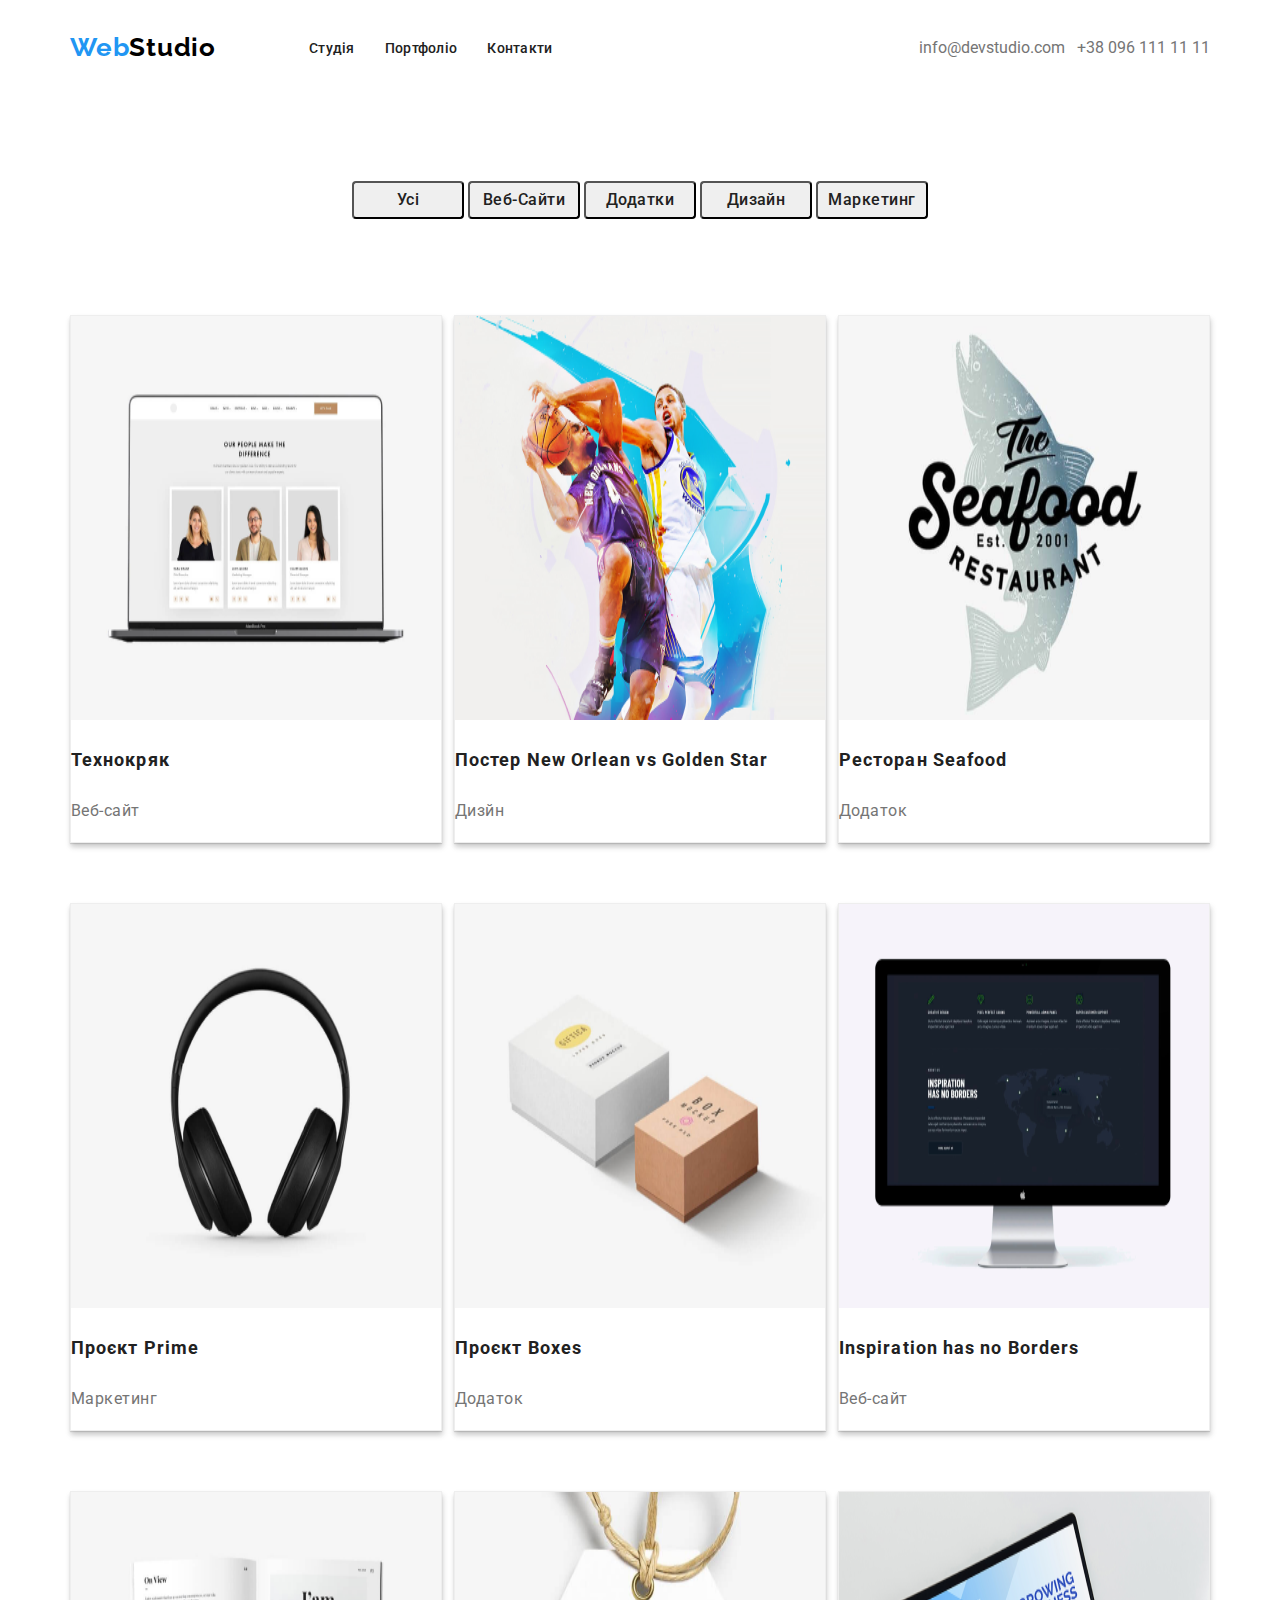
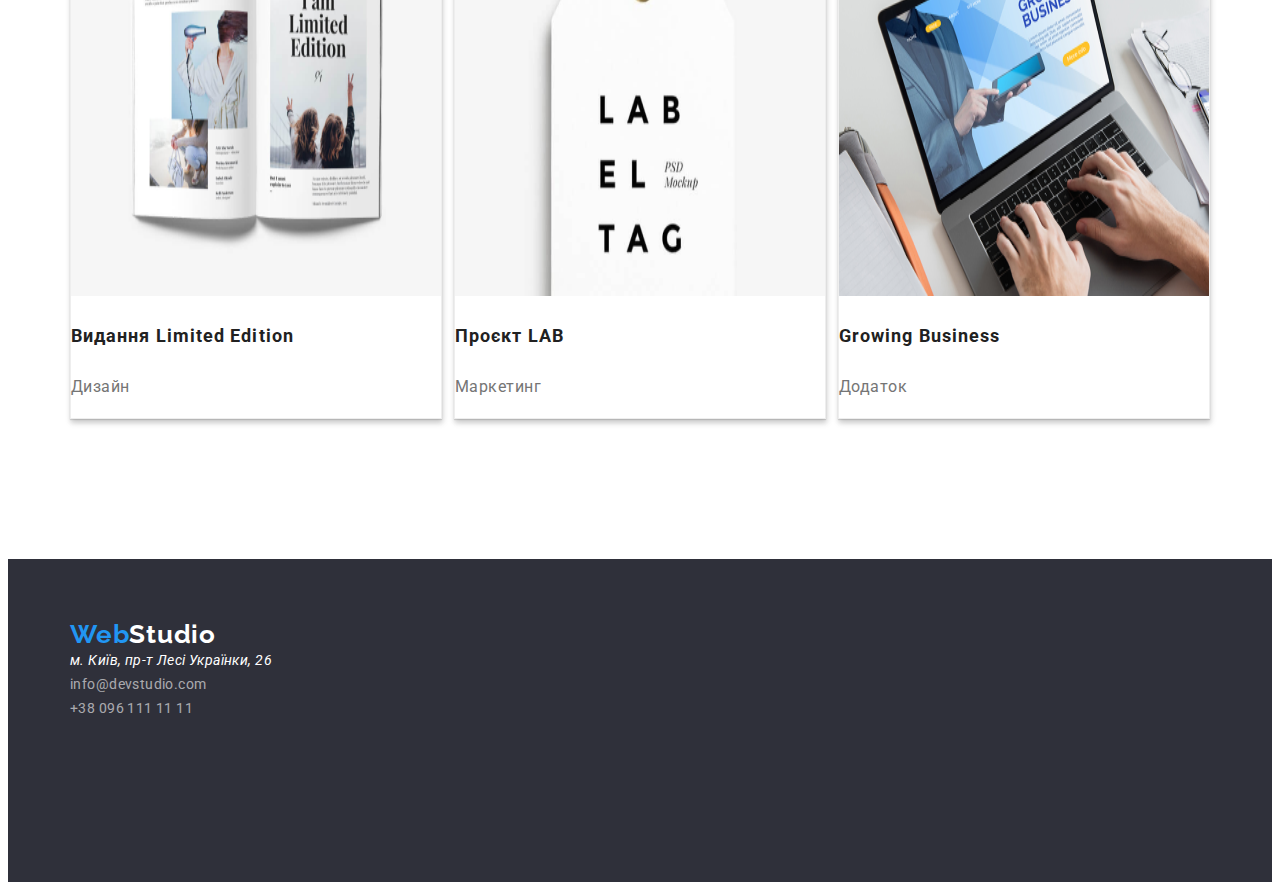
==== commit ec9ea813: "button" ====
--- a/portfolio.html
+++ b/portfolio.html
@@ -16,13 +16,13 @@
           <nav class="header-nav">
             <ul class="header-list">
               <li class="header-list-item">
-                <a href="./index.html">Студія</a>
+                <a href="#" class="header-list-a">Студія</a>
               </li>
               <li class="header-list-item">
-                <a href="#">Портфоліо</a>
+                <a href="./portfolio.html" class="header-list-a">Портфоліо</a>
               </li>
               <li class="header-list-item">
-                <a href="#">Контакти</a>
+                <a href="#" class="header-list-a">Контакти</a>
               </li>
             </ul>
           </nav>
--- a/css/style.css
+++ b/css/style.css
@@ -30,11 +30,18 @@
 .main-title span {
   color: #2196f3;
 }
+.header-list-a:hover {
+  font-family: var(--font-family);
+  font-weight: 500;
+  font-size: 14px;
+  letter-spacing: 0.02em;
+  color: #2196f3;
+}
 
 .hero {
   background: rgba(47, 48, 58, 0.4);
   padding: 200px 0;
-  background-image: url("/img/Team.jpg");
+  background-image: url("../img/Team.jpg");
   height: 100%;
   width: 100%;
 }
@@ -140,10 +147,8 @@
 
 .last-section {
   text-align: center;
-}
-
-.second-title {
-  padding-top: 94px;
+  padding: 94px 0;
+  background: #f5f4fa;
 }
 
 .comand-ul {
@@ -195,7 +200,7 @@
 
 .footer {
   background: #2f303a;
-  padding: 60px 1240px 161px 215px;
+  padding: 60px 0 161px 0;
 }
 .last-logo span {
   color: #2196f3;
@@ -290,17 +295,31 @@
 .header-tel {
   color: #757575;
 }
+.header-tel:hover {
+  font-family: var(--font-family);
+  font-weight: 500;
+  font-size: 14px;
+  letter-spacing: 0.02em;
+  color: #2196f3;
+}
 
 .header {
-  margin: 24px 0 25px;
+  padding: 24px 0 25px;
 }
 
 .header-email {
-  color: #2196f3;
+  color: #757575;
   gap: 50px;
 }
-
-.header-list-item {
+.header-email:hover {
+  font-family: var(--font-family);
+  font-weight: 500;
+  font-size: 14px;
+  letter-spacing: 0.02em;
+  color: #2196f3;
+}
+
+.header-list-item a {
   font-weight: 500;
   font-size: 14px;
   letter-spacing: 0.02em;
@@ -325,6 +344,9 @@
   justify-content: space-around;
   gap: 30px;
   align-items: center;
+  padding: 0;
+  margin: 0;
+  list-style: none;
 }
 
 .products-title {
@@ -353,9 +375,6 @@
 
 .last-section .container {
   padding: 0;
-  width: 1600px;
-  height: 648px;
-  background: #f5f4fa;
 }
 
 /*fgdfgdfgfgf*/
@@ -395,3 +414,19 @@
   text-align: center;
   color: #212121;
 }
+
+.products-button:hover {
+  border-radius: 4px;
+  width: 73px;
+  height: 38px;
+  box-shadow: 0 2px 2px 0 rgba(0, 0, 0, 0.12), 0 1px 2px 0 rgba(0, 0, 0, 0.08),
+    0 3px 1px 0 rgba(0, 0, 0, 0.1);
+  background: #2196f3;
+  font-family: var(--font-family);
+  font-weight: 500;
+  font-size: 16px;
+  line-height: 162%;
+  letter-spacing: 0.03em;
+  text-align: center;
+  color: #fff;
+}
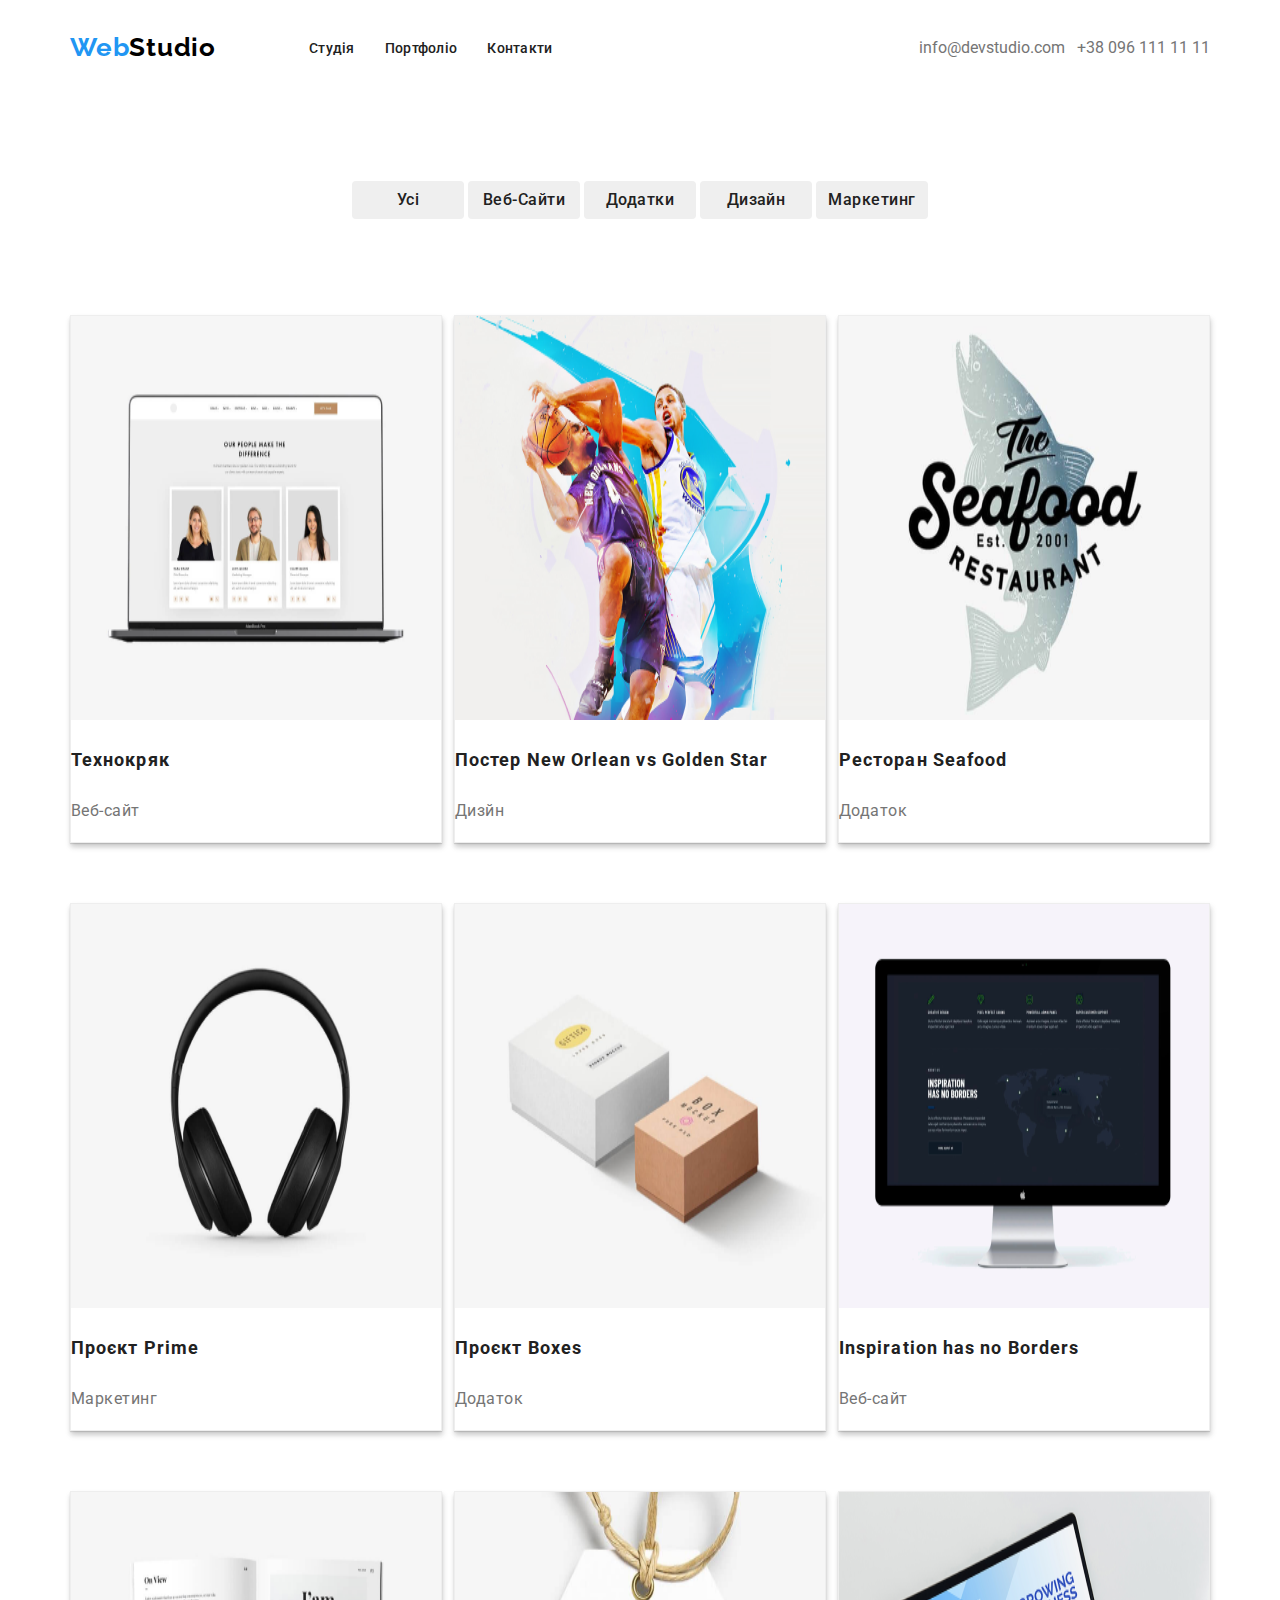
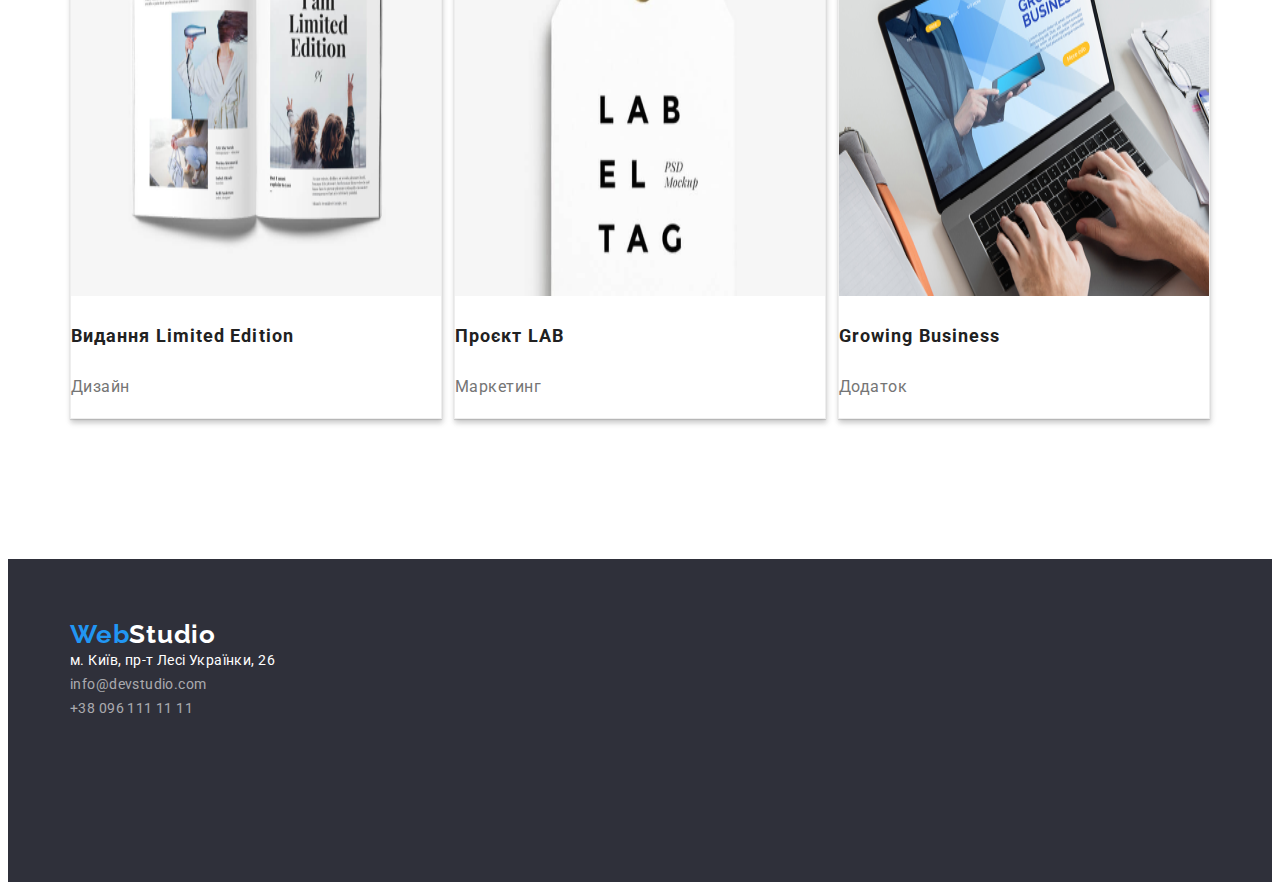
==== commit c827f701: "finish" ====
--- a/portfolio.html
+++ b/portfolio.html
@@ -16,10 +16,10 @@
           <nav class="header-nav">
             <ul class="header-list">
               <li class="header-list-item">
-                <a href="#" class="header-list-a">Студія</a>
+                <a href="./index.html" class="header-list-a">Студія</a>
               </li>
               <li class="header-list-item">
-                <a href="./portfolio.html" class="header-list-a">Портфоліо</a>
+                <a href="#" class="header-list-a">Портфоліо</a>
               </li>
               <li class="header-list-item">
                 <a href="#" class="header-list-a">Контакти</a>
--- a/css/style.css
+++ b/css/style.css
@@ -124,6 +124,7 @@
   font-size: 14px;
   line-height: 171%;
   letter-spacing: 0.03em;
+  font-style: normal;
 }
 
 h4 {
@@ -248,7 +249,6 @@
   height: 120px;
   background: #f5f4fa;
   gap: 30px;
-  margin: 94px 0 30px;
   padding: 25px 102.34px;
 }
 .image-work {
@@ -296,10 +296,6 @@
   color: #757575;
 }
 .header-tel:hover {
-  font-family: var(--font-family);
-  font-weight: 500;
-  font-size: 14px;
-  letter-spacing: 0.02em;
   color: #2196f3;
 }
 
@@ -312,10 +308,6 @@
   gap: 50px;
 }
 .header-email:hover {
-  font-family: var(--font-family);
-  font-weight: 500;
-  font-size: 14px;
-  letter-spacing: 0.02em;
   color: #2196f3;
 }
 
@@ -413,20 +405,11 @@
   letter-spacing: 0.03em;
   text-align: center;
   color: #212121;
+  border: none;
 }
 
 .products-button:hover {
-  border-radius: 4px;
-  width: 73px;
-  height: 38px;
-  box-shadow: 0 2px 2px 0 rgba(0, 0, 0, 0.12), 0 1px 2px 0 rgba(0, 0, 0, 0.08),
-    0 3px 1px 0 rgba(0, 0, 0, 0.1);
   background: #2196f3;
-  font-family: var(--font-family);
-  font-weight: 500;
-  font-size: 16px;
-  line-height: 162%;
-  letter-spacing: 0.03em;
-  text-align: center;
   color: #fff;
-}
+  border: none;
+}
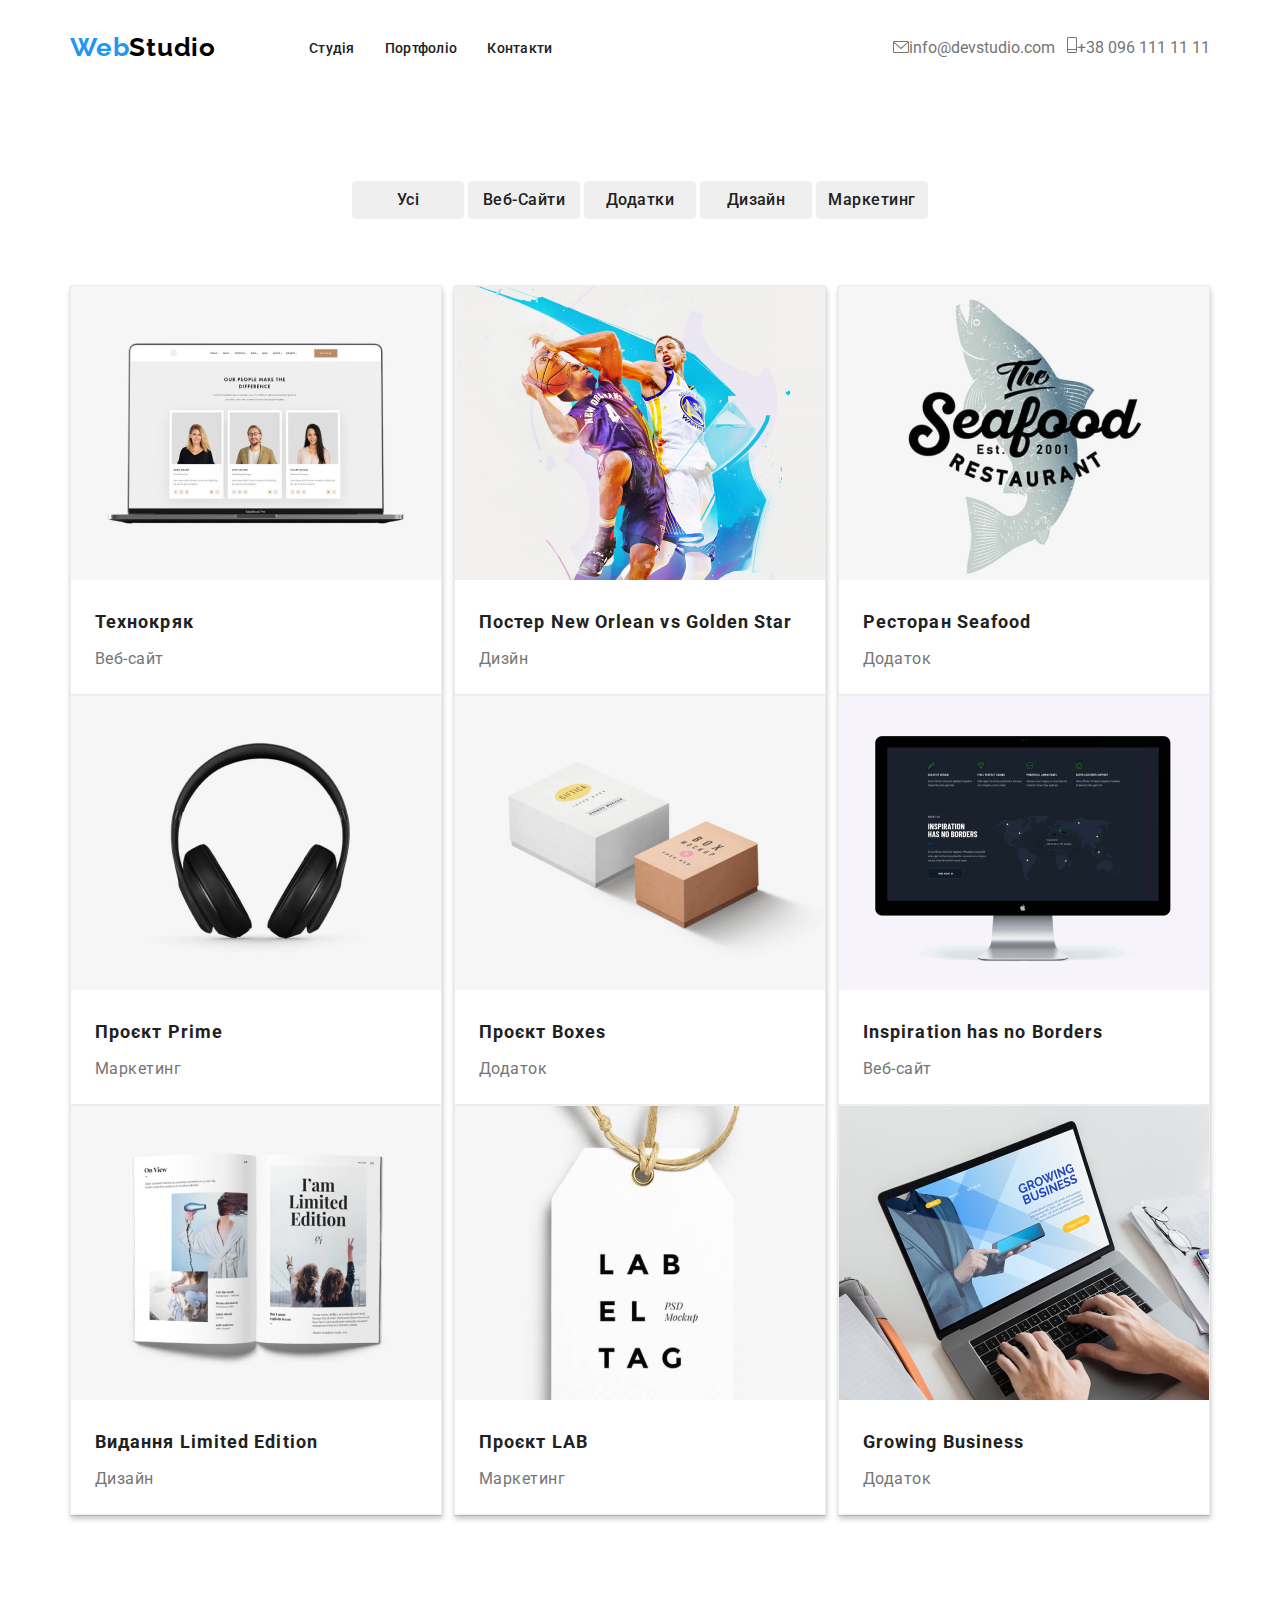
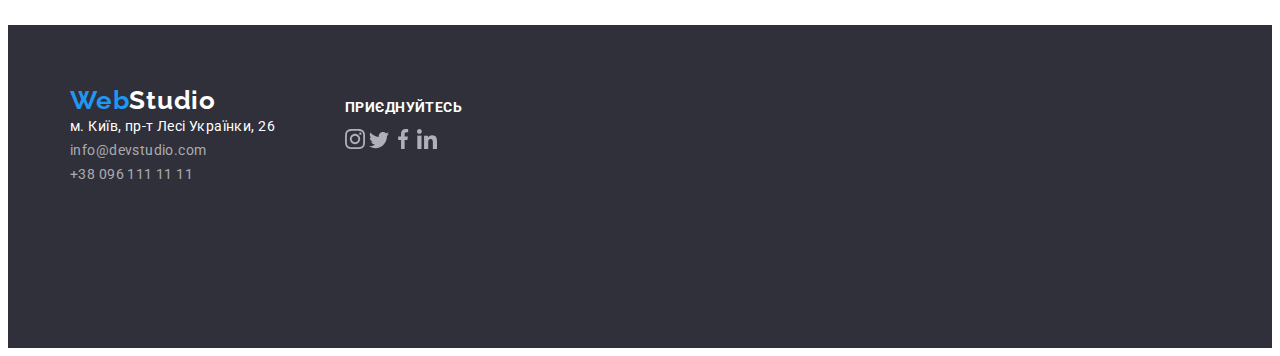
==== commit 360dbc65: "svg" ====
--- a/portfolio.html
+++ b/portfolio.html
@@ -51,18 +51,18 @@
                 src="./Веб-сайт1.png"
                 alt="Веб-сайт"
                 width="370"
-                height="404"
+                height="294"
               />
               <h3 class="products-title">Технокряк</h3>
               <p class="products-description">Веб-сайт</p>
             </li>
             <li class="products-list">
-              <img src="./Дизайн.png" alt="Дизайн" width="370" height="404" />
+              <img src="./Дизайн.png" alt="Дизайн" width="370" height="294" />
               <h3 class="products-title">Постер New Orlean vs Golden Star</h3>
               <p class="products-description">Дизйн</p>
             </li>
             <li class="products-list">
-              <img src="./Додаток.png" alt="Додаток" width="370" height="404" />
+              <img src="./Додаток.png" alt="Додаток" width="370" height="294" />
               <h3 class="products-title">Ресторан Seafood</h3>
               <p class="products-description">Додаток</p>
             </li>
@@ -71,7 +71,7 @@
                 src="./Маркетинг.png"
                 alt="Маркетинг"
                 width="370"
-                height="404"
+                height="294"
               />
               <h3 class="products-title">Проєкт Prime</h3>
               <p class="products-description">Маркетинг</p>
@@ -81,7 +81,7 @@
                 src="./Додаток2.png"
                 alt="Додаток"
                 width="370"
-                height="404"
+                height="294"
               />
               <h3 class="products-title">Проєкт Boxes</h3>
               <p class="products-description">Додаток</p>
@@ -91,13 +91,13 @@
                 src="./Веб-сайт2.png"
                 alt="Веб-сайт"
                 width="370"
-                height="404"
+                height="294"
               />
               <h3 class="products-title">Inspiration has no Borders</h3>
               <p class="products-description">Веб-сайт</p>
             </li>
             <li class="products-list">
-              <img src="./Дизайн2.png" alt="Дизайн" width="370" height="404" />
+              <img src="./Дизайн2.png" alt="Дизайн" width="370" height="294" />
               <h3 class="products-title">Видання Limited Edition</h3>
               <p class="products-description">Дизайн</p>
             </li>
@@ -106,7 +106,7 @@
                 src="./Маркетинг2.png"
                 alt="Маркетинг"
                 width="370"
-                height="404"
+                height="294"
               />
               <h3 class="products-title">Проєкт LAB</h3>
               <p class="products-description">Маркетинг</p>
@@ -116,7 +116,7 @@
                 src="./Додаток3.png"
                 alt="Додаток"
                 width="370"
-                height="404"
+                height="294"
               />
               <h3 class="products-title">Growing Business</h3>
               <p class="products-description">Додаток</p>
@@ -127,14 +127,38 @@
     </main>
     <footer class="footer">
       <div class="container">
-        <a class="last-logo" href="#"><span>Web</span>Studio</a>
-        <address class="last-word">м. Київ, пр-т Лесі Українки, 26</address>
-        <a class="last-word" href="mailto:info@devstudio.com"
-          ><span>info@devstudio.com</span></a
-        ><br />
-        <a class="last-word" href="tel:+38 096 111 11 11"
-          ><span>+38 096 111 11 11</span></a
-        >
+        <div class="main-footer">
+          <div class="logo-footer">
+            <a class="last-logo" href="#"><span>Web</span>Studio</a>
+            <address class="last-word">м. Київ, пр-т Лесі Українки, 26</address>
+            <a class="last-word" href="mailto:info@devstudio.com"
+              ><span>info@devstudio.com</span></a
+            ><br />
+            <a class="last-word" href="tel:+38 096 111 11 11"
+              ><span>+38 096 111 11 11</span></a
+            >
+          </div>
+          <div class="footer-message">
+            <h3 class="footer-h3">ПРИЄДНУЙТЕСЬ</h3>
+            <svg
+              width="20"
+              height="20"
+              viewBox="0 0 20 20"
+              are-lable="instagram"
+            >
+              <use href="./sprite.svg#instagram"></use>
+            </svg>
+            <svg width="20" height="18" viewBox="0 0 20 18" are-lable="twiter">
+              <use href="./sprite.svg#twiter"></use>
+            </svg>
+            <svg width="20" height="20" viewBox="0 0 20 20" are-lable="facebok">
+              <use href="./sprite.svg#facebok"></use>
+            </svg>
+            <svg width="20" height="20" viewBox="0 0 20 20" are-lable="in">
+              <use href="./sprite.svg#in"></use>
+            </svg>
+          </div>
+        </div>
       </div>
     </footer>
   </body>
--- a/css/style.css
+++ b/css/style.css
@@ -224,6 +224,7 @@
   list-style: none;
   padding: 0;
   font-family: var(--font-family);
+  box-sizing: border-box;
 }
 
 .products-list {
@@ -232,7 +233,6 @@
     0 1px 1px 0 rgba(0, 0, 0, 0.12);
   background: #fff;
   gap: 30px;
-  margin: 30px 0;
 }
 
 .products-btn {
@@ -298,6 +298,14 @@
 .header-tel:hover {
   color: #2196f3;
 }
+.header-tel::before {
+  content: "";
+  width: 10px;
+  height: 16px;
+  background-image: url("../svg/vector.svg");
+  display: inline-block;
+  flex-shrink: 0;
+}
 
 .header {
   padding: 24px 0 25px;
@@ -309,6 +317,14 @@
 }
 .header-email:hover {
   color: #2196f3;
+}
+.header-email::before {
+  content: "";
+  width: 16px;
+  height: 12px;
+  background-image: url("../svg/envelope.svg");
+  display: inline-block;
+  flex-shrink: 0;
 }
 
 .header-list-item a {
@@ -348,6 +364,7 @@
   line-height: 200%;
   letter-spacing: 0.06em;
   color: #212121;
+  margin: 20px 24px 4px 24px;
 }
 
 .products-description {
@@ -357,6 +374,7 @@
   line-height: 187%;
   letter-spacing: 0.03em;
   color: #757575;
+  margin: 0 24px 20px 24px;
 }
 
 .second-section-wrapper {
@@ -413,3 +431,51 @@
   color: #fff;
   border: none;
 }
+
+.footer-h3 {
+  font-family: var(--font-family);
+  font-weight: 700;
+  font-size: 14px;
+  letter-spacing: 0.03em;
+  text-transform: uppercase;
+  color: #fff;
+}
+
+.main-footer {
+  display: flex;
+  gap: 70px;
+}
+
+.h2-client {
+  font-family: var(--font-family);
+  font-weight: 700;
+  font-size: 36px;
+  letter-spacing: 0.03em;
+  text-align: center;
+  color: #212121;
+  padding-top: 94px;
+  margin-bottom: 50px;
+}
+
+.client-ul {
+  list-style: none;
+  display: flex;
+  gap: 30px;
+  padding-bottom: 94px;
+  text-align: center;
+}
+
+.client-li {
+  border: 1px solid #afb1b8;
+  border-radius: 4px;
+  width: 170px;
+  height: 92px;
+}
+
+.client-li:hover {
+  border-color: #2196f3;
+  cursor: pointer;
+}
+.client-li:hover svg {
+  fill: #2196f3;
+}
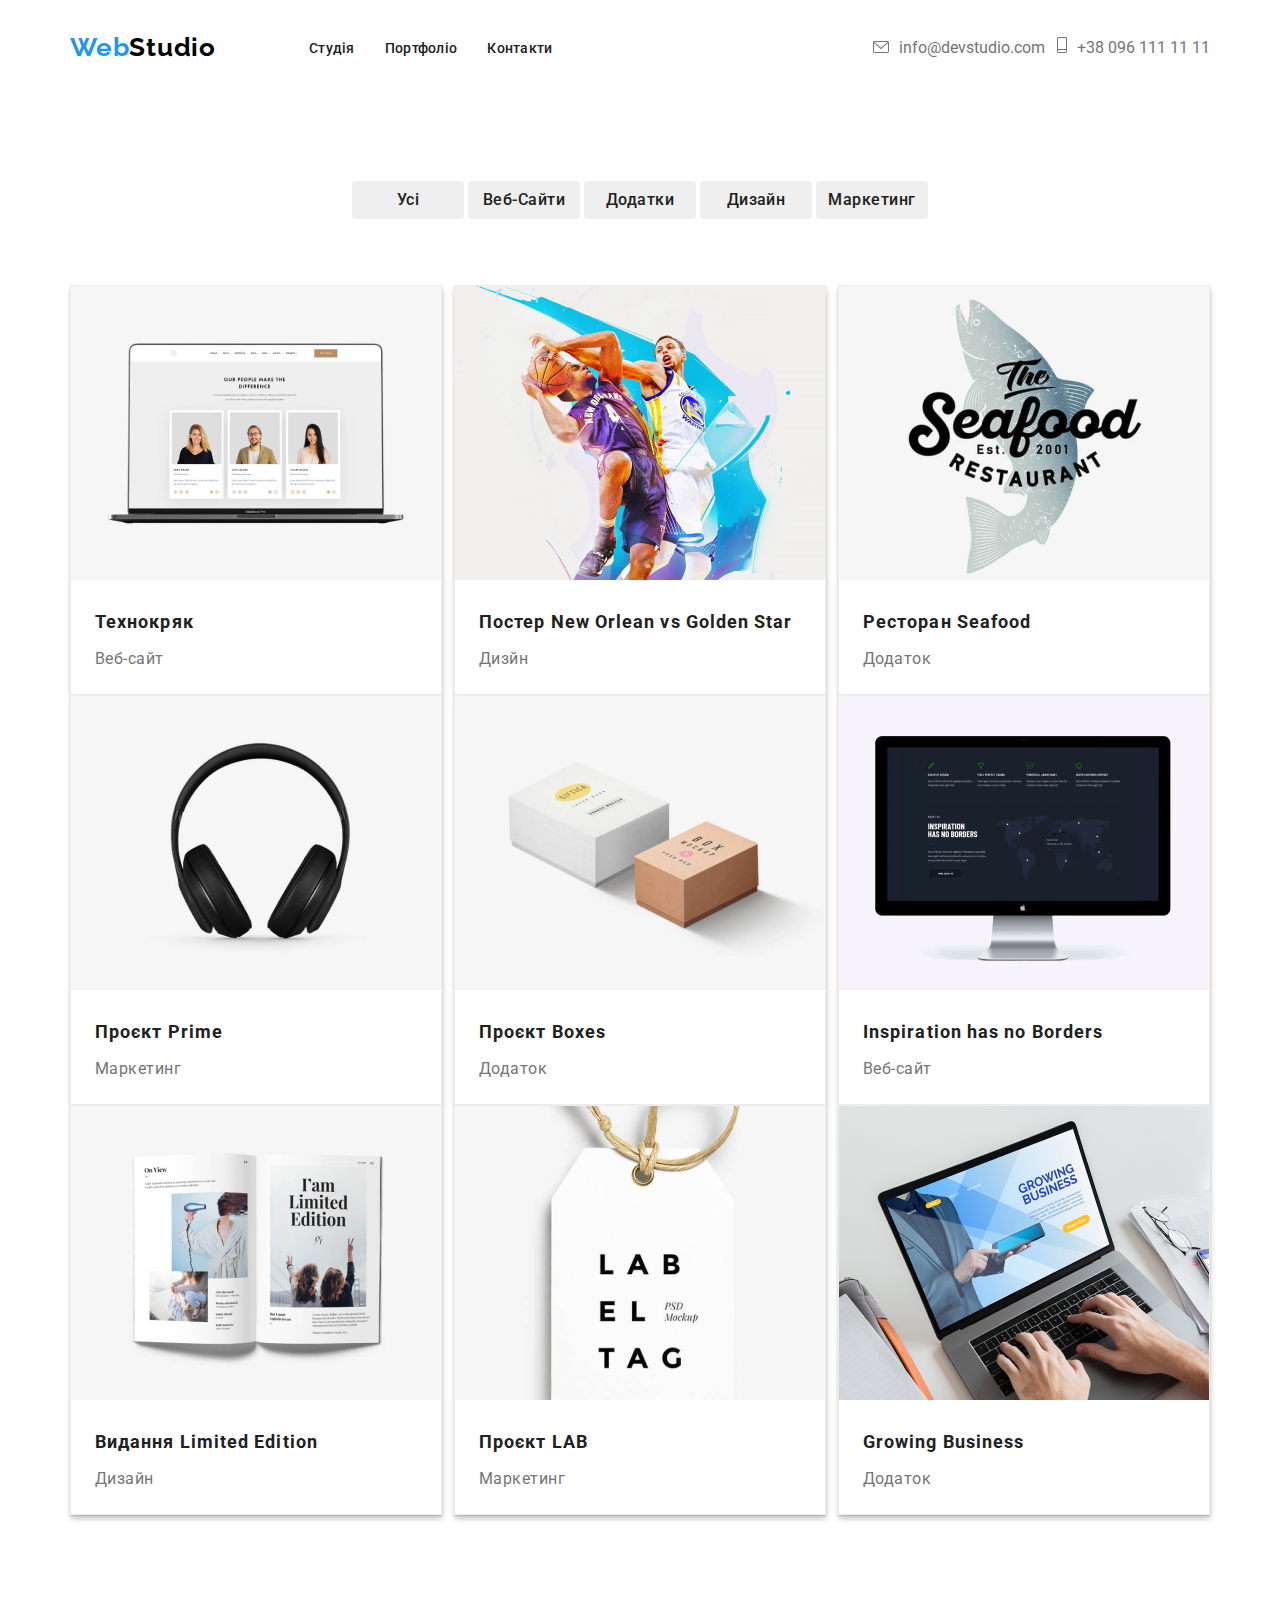
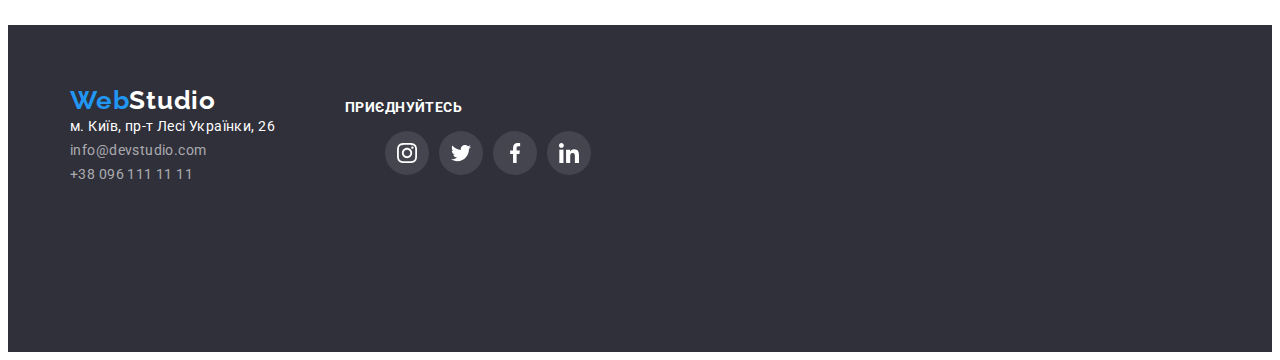
==== commit 013ece56: "position" ====
--- a/portfolio.html
+++ b/portfolio.html
@@ -140,22 +140,43 @@
           </div>
           <div class="footer-message">
             <h3 class="footer-h3">ПРИЄДНУЙТЕСЬ</h3>
-            <svg
-              width="20"
-              height="20"
-              viewBox="0 0 20 20"
-              are-lable="instagram"
-            >
-              <use href="./sprite.svg#instagram"></use>
-            </svg>
-            <svg width="20" height="18" viewBox="0 0 20 18" are-lable="twiter">
-              <use href="./sprite.svg#twiter"></use>
-            </svg>
-            <svg width="20" height="20" viewBox="0 0 20 20" are-lable="facebok">
-              <use href="./sprite.svg#facebok"></use>
-            </svg>
-            <svg width="20" height="20" viewBox="0 0 20 20" are-lable="in">
-              <use href="./sprite.svg#in"></use>
+             <ul class="footer-mesages-ul">
+              <li class="footer-mesages-li">
+                <svg
+                  width="20"
+                  height="20"
+                  viewBox="0 0 20 20"
+                  are-lable="instagram"
+                >
+                  <use href="./sprite.svg#instagram"></use>
+                </svg>
+              </li>
+              <li class="footer-mesages-li">
+                <svg
+                  width="20"
+                  height="18"
+                  viewBox="0 0 20 18"
+                  are-lable="twiter"
+                >
+                  <use href="./sprite.svg#twiter"></use>
+                </svg>
+              </li>
+              <li class="footer-mesages-li">
+                <svg
+                  width="20"
+                  height="20"
+                  viewBox="0 0 20 20"
+                  are-lable="facebok"
+                >
+                  <use href="./sprite.svg#facebok"></use>
+                </svg>
+              </li>
+              <li class="footer-mesages-li">
+                <svg width="20" height="20" viewBox="0 0 20 20" are-lable="in">
+                  <use href="./sprite.svg#in"></use>
+                </svg>
+              </li>
+            </ul>
             </svg>
           </div>
         </div>
--- a/css/style.css
+++ b/css/style.css
@@ -62,6 +62,10 @@
   border-color: initial;
   border-image: initial;
   box-shadow: 0 4px 4px 0 rgba(0, 0, 0, 0.15);
+  border-radius: 4px;
+}
+.hero-btn:hover {
+  background-color: #6b7b87;
 }
 
 p {
@@ -305,6 +309,7 @@
   background-image: url("../svg/vector.svg");
   display: inline-block;
   flex-shrink: 0;
+  margin-right: 10px;
 }
 
 .header {
@@ -325,6 +330,7 @@
   background-image: url("../svg/envelope.svg");
   display: inline-block;
   flex-shrink: 0;
+  margin-right: 10px;
 }
 
 .header-list-item a {
@@ -376,11 +382,35 @@
   color: #757575;
   margin: 0 24px 20px 24px;
 }
+.card {
+  position: relative;
+  width: 370px;
+  height: 294px;
+  overflow: hidden;
+}
+.card img {
+  width: 100%;
+  height: 100%;
+  object-fit: cover;
+  display: block;
+}
 
 .second-section-wrapper {
   display: flex;
   justify-content: center;
   gap: 30px;
+  padding-bottom: 94px;
+}
+
+.div-shadov {
+  position: absolute;
+  bottom: 0;
+  width: 100%;
+  background: rgba(47, 48, 58, 0.8);
+  color: white;
+  padding: 10px 0;
+  font-weight: bold;
+  font-size: 16px;
 }
 
 .last-section .container {
@@ -463,6 +493,10 @@
   gap: 30px;
   padding-bottom: 94px;
   text-align: center;
+  fill: #afb1b8;
+}
+.client-ul:hover {
+  color: #2196f3;
 }
 
 .client-li {
@@ -470,6 +504,7 @@
   border-radius: 4px;
   width: 170px;
   height: 92px;
+  padding: 16px 32px;
 }
 
 .client-li:hover {
@@ -479,3 +514,48 @@
 .client-li:hover svg {
   fill: #2196f3;
 }
+
+.footer-mesages-li {
+  width: 44px;
+  height: 44px;
+  background-color: rgba(255, 255, 255, 0.1);
+  border-radius: 50%;
+  display: flex;
+  align-items: center;
+  justify-content: center;
+  text-decoration: none;
+}
+
+.footer-mesages-li:hover {
+  background-color: #2196f3;
+}
+
+.footer-mesages-ul {
+  display: flex;
+  gap: 10px;
+  list-style: none;
+  fill: #fff;
+}
+
+.mesages-ul {
+  display: flex;
+  gap: 10px;
+  list-style: none;
+  fill: #afb1b8;
+}
+
+.mesages-li {
+  width: 44px;
+  height: 44px;
+  background-color: #fff;
+  border-radius: 50%;
+  display: flex;
+  align-items: center;
+  justify-content: center;
+  text-decoration: none;
+}
+
+.mesages-li:hover {
+  background-color: #2196f3;
+  fill: #fff;
+}
